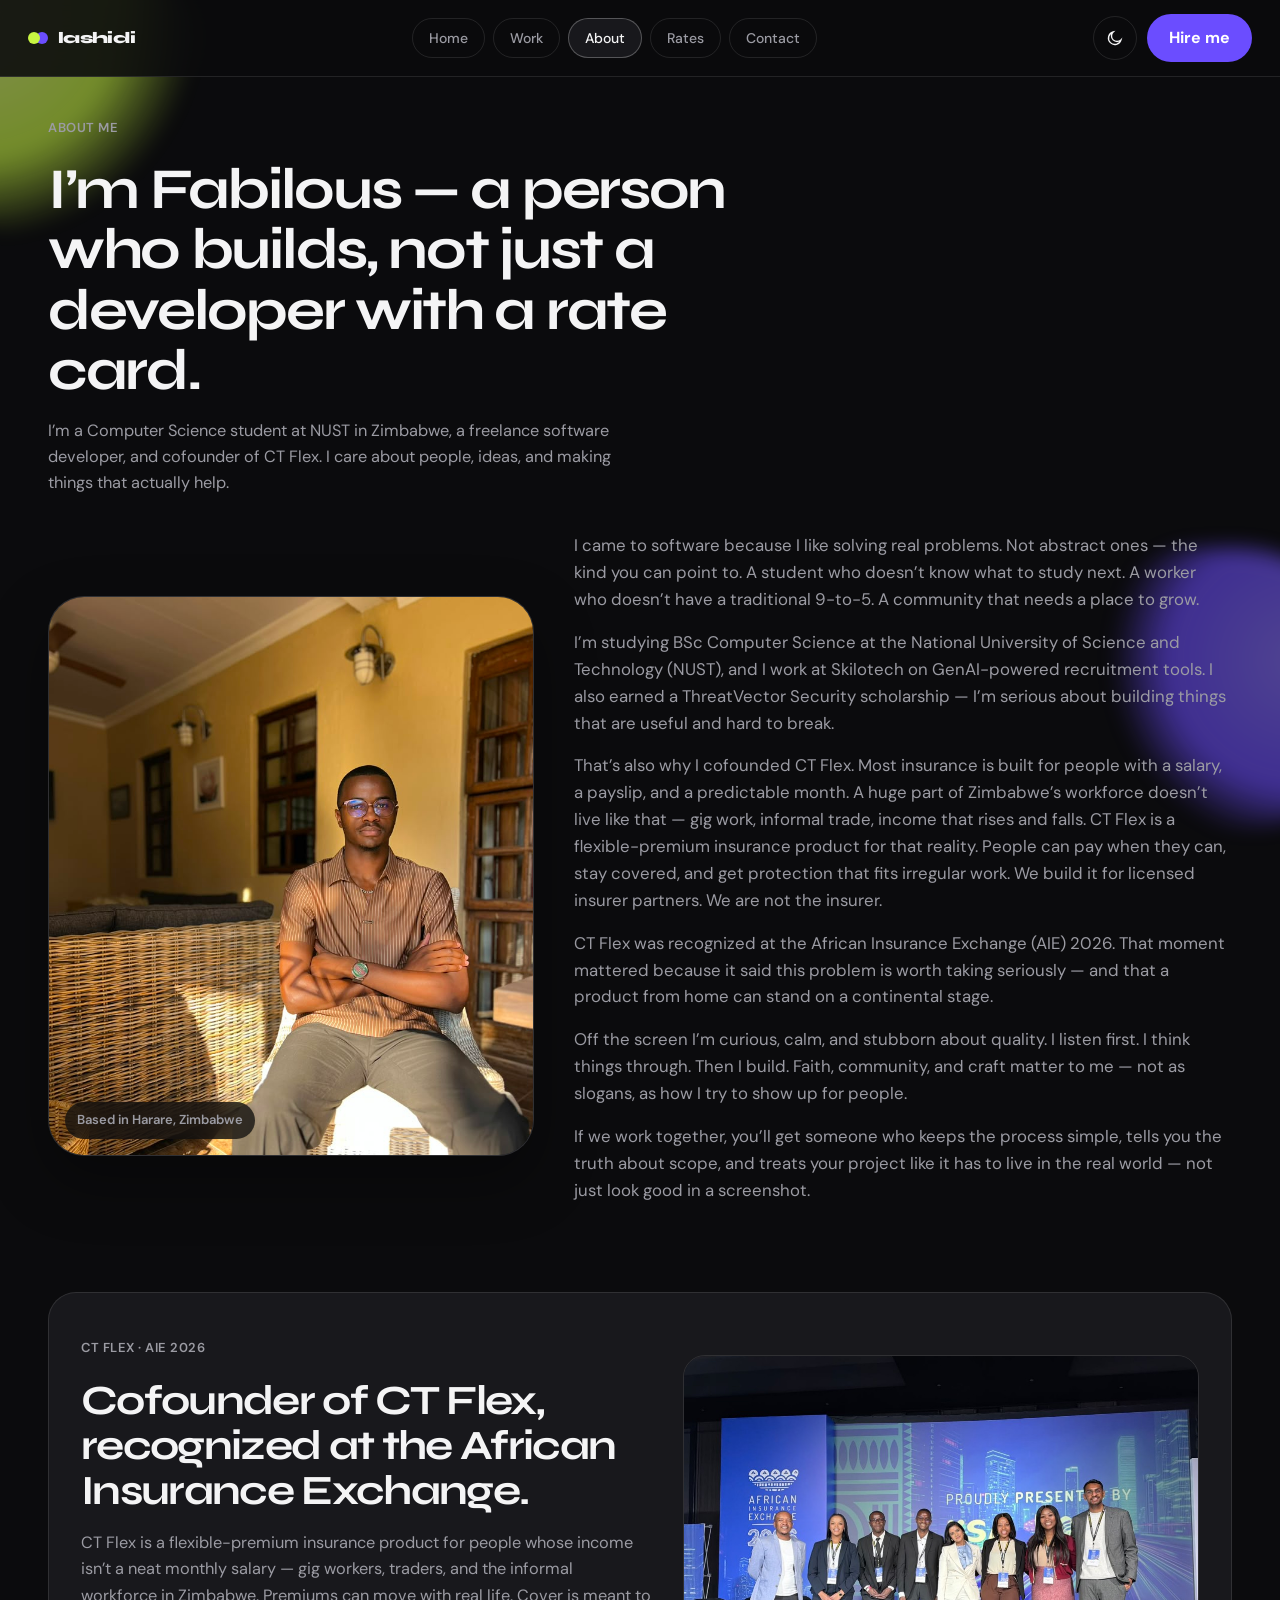
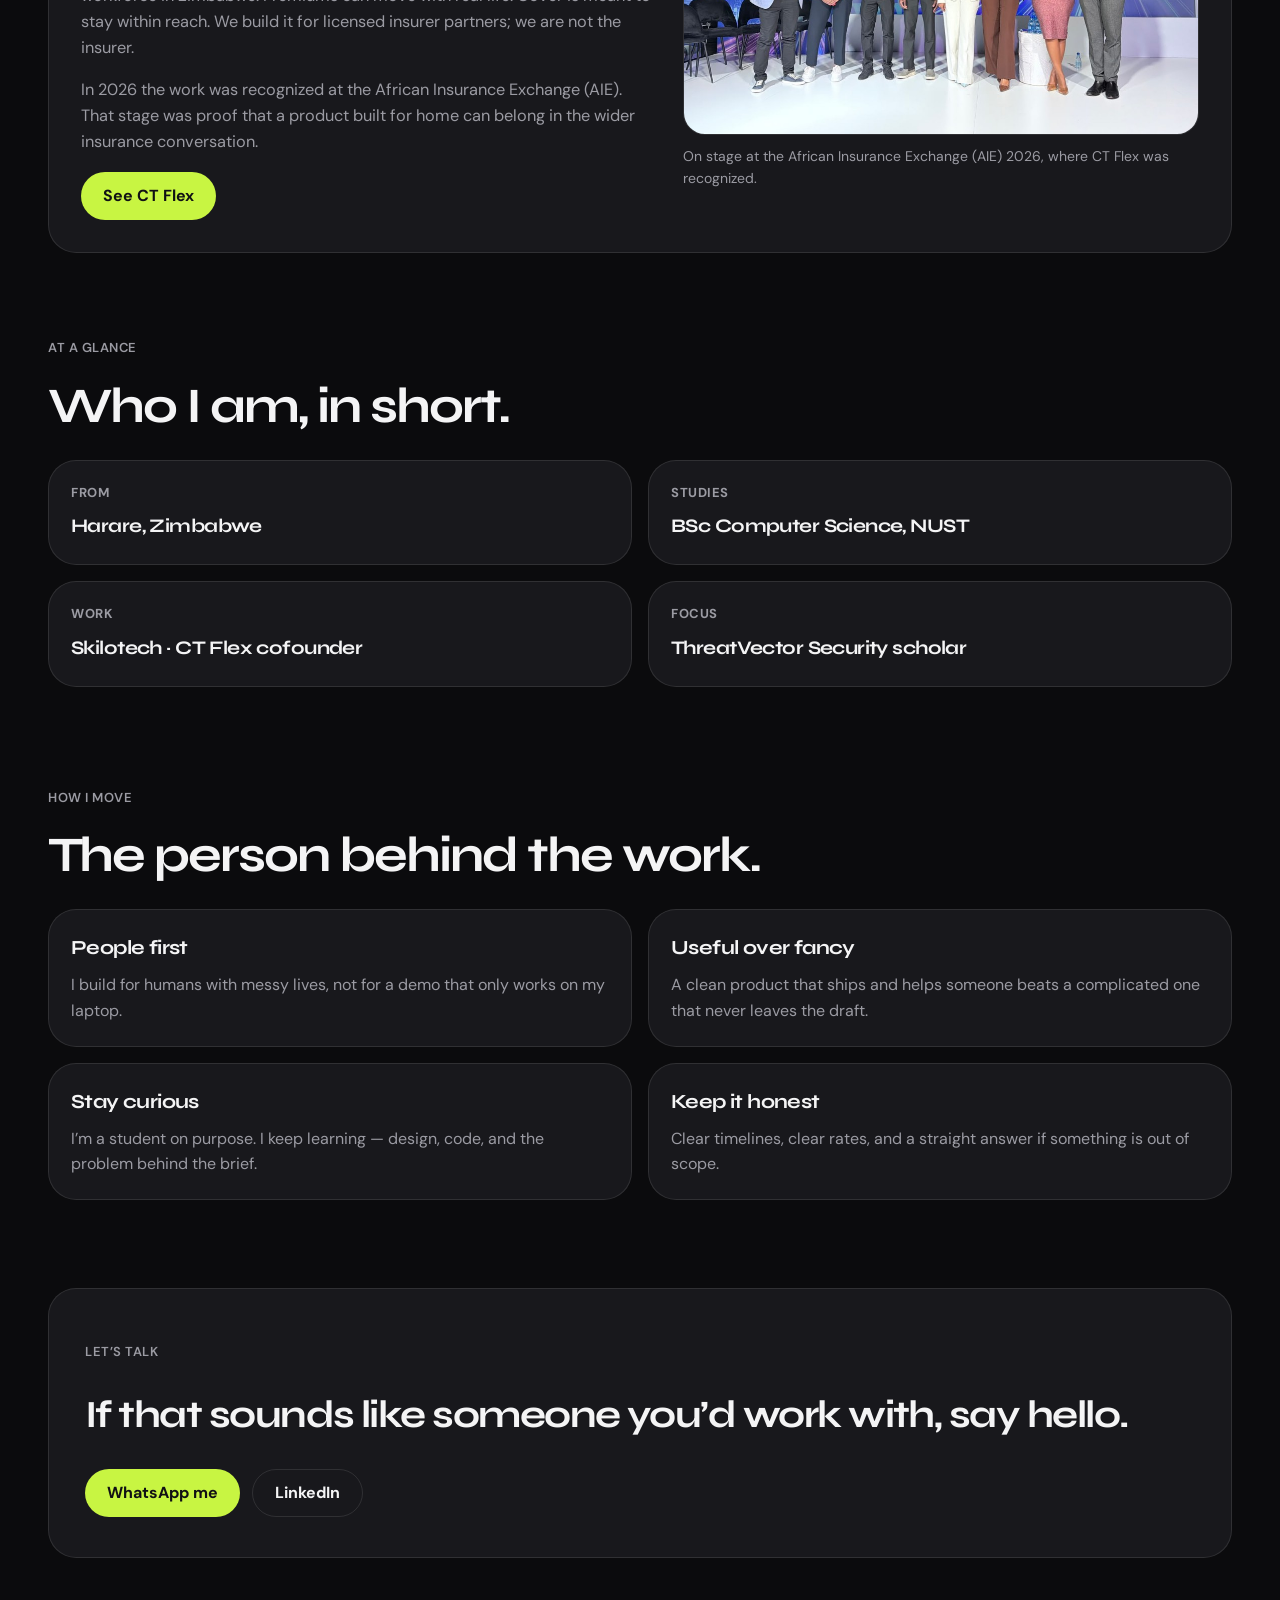
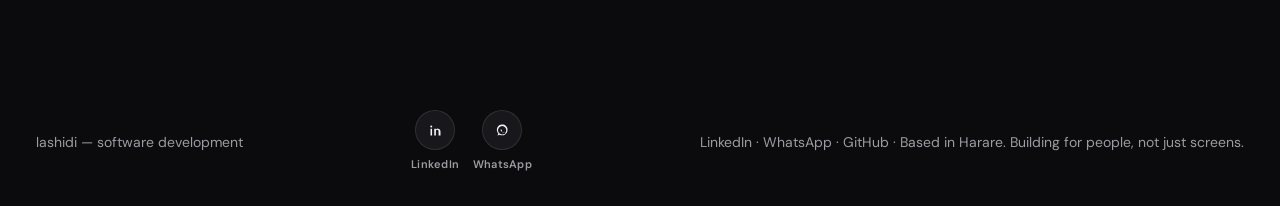
==== about.html @ b6cc0fca "Show LinkedIn and WhatsApp as tapable contact links. Co-authored-by: Cursor <cursoragent@cursor.com>" ====
<!DOCTYPE html>
<html lang="en">
  <head>
    <meta charset="UTF-8" />
    <meta name="viewport" content="width=device-width, initial-scale=1, viewport-fit=cover" />
    <meta name="theme-color" content="#0b0b0d" />
    <title>About Fabilous Lashidi</title>
    <meta
      name="description"
      content="About Fabilous Lashidi — NUST Computer Science student, Skilotech, and cofounder of CT Flex. Recognized at AIE 2026."
    />
    <meta property="og:title" content="About Fabilous Lashidi" />
    <meta property="og:description" content="Software developer from Harare. Cofounder of CT Flex, recognized at AIE 2026." />
    <meta property="og:type" content="profile" />
    <meta property="og:url" content="https://fabber04.github.io/portfolio/about.html" />
    <meta property="og:image" content="https://fabber04.github.io/portfolio/assets/og.jpg" />
    <meta name="twitter:card" content="summary_large_image" />
    <meta name="twitter:image" content="https://fabber04.github.io/portfolio/assets/og.jpg" />
    <link rel="canonical" href="https://fabber04.github.io/portfolio/about.html" />
    <link rel="icon" type="image/svg+xml" href="assets/favicon.svg" />
    <link rel="preconnect" href="https://fonts.googleapis.com" />
    <link rel="preconnect" href="https://fonts.gstatic.com" crossorigin />
    <link
      href="https://fonts.googleapis.com/css2?family=DM+Sans:ital,opsz,wght@0,9..40,400;0,9..40,500;0,9..40,600;0,9..40,700;1,9..40,400&family=Syne:wght@600;700;800&display=swap"
      rel="stylesheet"
    />
    <link rel="stylesheet" href="css/style.css" />
  </head>
  <body data-page="about">
    <div class="orb orb-lime" aria-hidden="true"></div>
    <div class="orb orb-purple" aria-hidden="true"></div>

    <div class="site-top">
      <header class="site-header">
        <a class="logo" href="index.html">
          <span class="logo-mark" aria-hidden="true"></span>
          <span class="logo-text" data-logo>lashidi</span>
        </a>

        <nav class="nav-pills" aria-label="Primary">
          <a class="pill" href="index.html">Home</a>
          <a class="pill" href="index.html#work">Work</a>
          <a class="pill is-active" href="about.html">About</a>
          <a class="pill" href="index.html#rates">Rates</a>
          <a class="pill" href="index.html#contact">Contact</a>
        </nav>

        <div class="header-actions">
          <button class="icon-btn" id="theme-toggle" type="button" aria-label="Switch theme">
            <svg class="icon-sun" viewBox="0 0 24 24" fill="none" stroke="currentColor" stroke-width="1.8">
              <circle cx="12" cy="12" r="4" />
              <path d="M12 3v2M12 19v2M5 12H3M21 12h-2M6.3 6.3l1.4 1.4M16.3 16.3l1.4 1.4M6.3 17.7l1.4-1.4M16.3 7.7l1.4-1.4" />
            </svg>
            <svg class="icon-moon" viewBox="0 0 24 24" fill="none" stroke="currentColor" stroke-width="1.8">
              <path d="M20 14.5A8.5 8.5 0 1 1 9.5 4 7 7 0 0 0 20 14.5z" />
            </svg>
          </button>
          <button class="menu-btn" id="menu-toggle" type="button" aria-label="Open menu" aria-expanded="false">
            <span></span><span></span>
          </button>
          <a class="btn btn-purple js-hire" href="index.html#contact">Hire me</a>
        </div>
      </header>

      <nav class="mobile-nav" id="mobile-nav" hidden>
        <a href="index.html">Home</a>
        <a href="index.html#work">Work</a>
        <a href="about.html">About</a>
        <a href="index.html#rates">Rates</a>
        <a href="index.html#contact">Contact</a>
        <a class="mobile-hire js-hire" href="index.html#contact">WhatsApp me</a>
      </nav>
    </div>

    <main class="about-page">
      <section class="about-hero">
        <p class="eyebrow" data-about-kicker>About me</p>
        <h1 data-about-headline>I’m Fabilous — a person who builds.</h1>
        <p class="lede" data-about-intro></p>
      </section>

      <section class="about-split">
        <div class="about-photo">
          <div class="portrait-frame">
            <img
              class="portrait-photo"
              src="assets/portrait.jpg"
              alt="Portrait of Fabilous Lashidi"
              width="800"
              height="1000"
            />
            <div class="portrait-chip">
              <span data-location>Based in Harare, Zimbabwe</span>
            </div>
          </div>
        </div>
        <div class="about-story" id="about-story"></div>
      </section>

      <section class="highlight">
        <div class="highlight-copy">
          <p class="eyebrow">CT Flex · AIE 2026</p>
          <h2>Cofounder of CT Flex, recognized at the African Insurance Exchange.</h2>
          <p class="lede">
            CT Flex is a flexible-premium insurance product for people whose income isn’t a neat monthly salary — gig workers, traders, and the informal workforce in Zimbabwe. Premiums can move with real life. Cover is meant to stay within reach. We build it for licensed insurer partners; we are not the insurer.
          </p>
          <p class="lede">
            In 2026 the work was recognized at the African Insurance Exchange (AIE). That stage was proof that a product built for home can belong in the wider insurance conversation.
          </p>
          <a class="btn btn-lime" href="https://fabber04.github.io/ct-flex/" target="_blank" rel="noopener">See CT Flex</a>
        </div>
        <figure class="highlight-photo">
          <img
            src="assets/aie-recognition.jpg"
            alt="Fabilous Lashidi with the CT Flex team at the African Insurance Exchange"
            width="1200"
            height="800"
          />
          <figcaption>On stage at the African Insurance Exchange (AIE) 2026, where CT Flex was recognized.</figcaption>
        </figure>
      </section>

      <section class="section">
        <div class="section-head">
          <p class="eyebrow">At a glance</p>
          <h2>Who I am, in short.</h2>
        </div>
        <div class="fact-grid" id="about-facts"></div>
      </section>

      <section class="section">
        <div class="section-head">
          <p class="eyebrow">How I move</p>
          <h2>The person behind the work.</h2>
        </div>
        <div class="value-grid" id="about-values"></div>
      </section>

      <section class="about-cta">
        <p class="eyebrow">Let’s talk</p>
        <h2>If that sounds like someone you’d work with, say hello.</h2>
        <div class="hero-actions">
          <a class="btn btn-lime js-hire" href="https://wa.me/263777965100" target="_blank" rel="noopener">WhatsApp me</a>
          <a
            class="btn btn-ghost"
            id="about-linkedin"
            href="https://www.linkedin.com/in/fabilous-lashidi-571ab0259"
            target="_blank"
            rel="noopener"
            >LinkedIn</a
          >
        </div>
      </section>
    </main>

    <footer class="site-footer">
      <p><span data-logo-foot>lashidi</span> — software development</p>
      <div class="social-row js-socials"></div>
      <p class="muted">
        <a
          href="https://www.linkedin.com/in/fabilous-lashidi-571ab0259"
          target="_blank"
          rel="noopener"
          >LinkedIn</a
        >
        ·
        <a class="js-hire" href="https://wa.me/263777965100" target="_blank" rel="noopener">WhatsApp</a>
        ·
        <a class="js-github" href="https://github.com/fabber04" target="_blank" rel="noopener">GitHub</a>
        · Based in Harare. Building for people, not just screens.
      </p>
    </footer>

    <script src="js/config.js"></script>
    <script src="js/main.js"></script>
  </body>
</html>
---- css/style.css ----
:root {
  --bg: #0b0b0d;
  --bg-2: #121215;
  --surface: #18181c;
  --line: rgba(255, 255, 255, 0.1);
  --text: #f4f4f5;
  --muted: #9b9ba3;
  --lime: #c8f542;
  --lime-ink: #111114;
  --purple: #6b4dff;
  --purple-2: #8a74ff;
  --shadow: 0 24px 60px rgba(0, 0, 0, 0.35);
  --radius: 28px;
  --header: 76px;
  --font: "DM Sans", system-ui, sans-serif;
  --display: "Syne", "DM Sans", sans-serif;
}

[data-theme="light"] {
  --bg: #f3f3f0;
  --bg-2: #ecece7;
  --surface: #ffffff;
  --line: rgba(17, 17, 20, 0.1);
  --text: #111114;
  --muted: #5c5c66;
  --shadow: 0 20px 50px rgba(17, 17, 20, 0.08);
}

*,
*::before,
*::after {
  box-sizing: border-box;
}

html {
  scroll-behavior: smooth;
  scroll-padding-top: calc(var(--header) + 16px);
  -webkit-text-size-adjust: 100%;
  text-size-adjust: 100%;
  overflow-x: clip;
}

body {
  margin: 0;
  min-height: 100vh;
  min-height: 100dvh;
  font-family: var(--font);
  background: var(--bg);
  color: var(--text);
  line-height: 1.6;
}

img {
  max-width: 100%;
  height: auto;
}

a {
  color: inherit;
  text-decoration: none;
}

button,
input,
select,
textarea {
  font: inherit;
  color: inherit;
}

.orb {
  position: fixed;
  z-index: 0;
  pointer-events: none;
  filter: blur(10px);
  opacity: 0.55;
}

.orb-lime {
  width: min(320px, 80vw);
  height: min(320px, 80vw);
  left: -120px;
  top: -80px;
  border-radius: 46% 54% 42% 58%;
  background: radial-gradient(circle at 30% 30%, #e8ff8a, var(--lime) 45%, transparent 70%);
}

.orb-purple {
  width: min(280px, 75vw);
  height: min(280px, 75vw);
  right: -100px;
  bottom: 8%;
  border-radius: 40% 60% 55% 45%;
  background: radial-gradient(circle at 70% 40%, var(--purple-2), var(--purple) 50%, transparent 72%);
}

.site-top {
  position: sticky;
  top: 0;
  z-index: 30;
}

.site-header,
main,
.site-footer,
.mobile-nav {
  position: relative;
  z-index: 1;
}

.site-header {
  display: flex;
  align-items: center;
  justify-content: space-between;
  gap: 12px;
  min-height: var(--header);
  padding: 10px max(16px, env(safe-area-inset-right)) 10px max(16px, env(safe-area-inset-left));
  padding-top: max(10px, env(safe-area-inset-top));
  background: color-mix(in srgb, var(--bg) 88%, transparent);
  backdrop-filter: blur(18px);
  border-bottom: 1px solid var(--line);
}

.logo {
  display: flex;
  align-items: center;
  gap: 10px;
  font-family: var(--display);
  font-weight: 800;
  letter-spacing: -0.04em;
}

.logo-mark {
  width: 12px;
  height: 12px;
  border-radius: 50%;
  background: var(--lime);
  box-shadow: 8px 0 0 var(--purple);
  margin-right: 8px;
}

.nav-pills {
  display: none;
  gap: 8px;
}

.pill {
  padding: 8px 16px;
  border: 1px solid var(--line);
  border-radius: 999px;
  font-size: 14px;
  font-weight: 500;
  color: var(--muted);
}

.pill:hover,
.pill.is-active {
  color: var(--text);
  border-color: color-mix(in srgb, var(--text) 28%, transparent);
}

.pill.is-active {
  background: var(--surface);
}

.header-actions {
  display: flex;
  align-items: center;
  gap: 10px;
}

.icon-btn,
.menu-btn {
  width: 44px;
  height: 44px;
  flex: 0 0 auto;
  border: 1px solid var(--line);
  border-radius: 50%;
  background: transparent;
  color: var(--text);
  cursor: pointer;
  display: grid;
  place-items: center;
  -webkit-tap-highlight-color: transparent;
}

.icon-btn svg {
  width: 18px;
  height: 18px;
}

[data-theme="light"] .icon-moon,
html:not([data-theme="light"]) .icon-sun {
  display: none;
}

.menu-btn span {
  display: block;
  width: 16px;
  height: 1.5px;
  background: currentColor;
}

.menu-btn span + span {
  margin-top: 5px;
}

.btn {
  display: inline-flex;
  align-items: center;
  justify-content: center;
  min-height: 48px;
  padding: 0 22px;
  border-radius: 999px;
  border: 0;
  font-weight: 700;
  cursor: pointer;
  text-align: center;
  transition: transform 0.2s ease, filter 0.2s ease;
  -webkit-tap-highlight-color: transparent;
}

.btn:hover {
  transform: translateY(-1px);
  filter: brightness(1.05);
}

.btn-lime {
  background: var(--lime);
  color: var(--lime-ink);
}

.btn-purple {
  background: var(--purple);
  color: #fff;
}

.btn-ghost {
  background: transparent;
  color: var(--text);
  border: 1px solid var(--line);
}

.btn-full {
  width: 100%;
}

.mobile-nav {
  display: grid;
  gap: 8px;
  padding: 12px max(16px, env(safe-area-inset-right)) 16px max(16px, env(safe-area-inset-left));
  background: color-mix(in srgb, var(--bg) 94%, transparent);
  backdrop-filter: blur(18px);
  border-bottom: 1px solid var(--line);
}

.mobile-nav[hidden] {
  display: none !important;
}

.mobile-nav a {
  padding: 14px 16px;
  border-radius: 14px;
  background: var(--surface);
  font-weight: 600;
}

.mobile-nav .mobile-hire {
  background: var(--purple);
  color: #fff;
  text-align: center;
}

main {
  padding: 0 max(16px, env(safe-area-inset-right)) 80px max(16px, env(safe-area-inset-left));
  max-width: 1240px;
  margin: 0 auto;
}

.hero {
  display: grid;
  gap: 28px;
  padding: 28px 0 48px;
}

.hero > * {
  min-width: 0;
}

.hero-side {
  order: 3;
  display: grid;
  gap: 16px;
  align-content: start;
}

.hero-main {
  order: 1;
  container-type: inline-size;
  container-name: name;
}

.hero-portrait {
  order: 2;
}

.status,
.portrait-chip,
.eyebrow {
  display: inline-flex;
  align-items: center;
  gap: 8px;
  font-size: 13px;
  font-weight: 600;
  letter-spacing: 0.04em;
  text-transform: uppercase;
  color: var(--muted);
}

.status-dot {
  width: 8px;
  height: 8px;
  border-radius: 50%;
  background: var(--lime);
  box-shadow: 0 0 0 6px color-mix(in srgb, var(--lime) 18%, transparent);
}

.skill-list {
  list-style: none;
  margin: 0;
  padding: 0;
  display: grid;
  gap: 12px;
}

.skill-list li {
  display: flex;
  align-items: center;
  gap: 10px;
  font-weight: 600;
}

.skill-list li::before {
  content: "";
  width: 9px;
  height: 9px;
  border-radius: 50%;
  background: var(--lime);
}

.social-row {
  display: flex;
  gap: 14px;
}

.social-link {
  display: grid;
  justify-items: center;
  gap: 6px;
  min-width: 44px;
  color: var(--muted);
  font-size: 11px;
  font-weight: 600;
  letter-spacing: 0.02em;
}

.social-link i {
  width: 40px;
  height: 40px;
  border: 1px solid var(--line);
  border-radius: 50%;
  display: grid;
  place-items: center;
  background: var(--surface);
  color: var(--text);
  transition: border-color 0.2s ease, background 0.2s ease, color 0.2s ease, transform 0.2s ease;
}

.social-link svg {
  width: 15px;
  height: 15px;
}

.social-link:hover {
  color: var(--text);
}

.social-link:hover i {
  transform: translateY(-2px);
}

.social-link.is-linkedin:hover i {
  background: var(--purple);
  border-color: var(--purple);
  color: #fff;
}

.social-link.is-whatsapp:hover i {
  background: var(--lime);
  border-color: var(--lime);
  color: var(--lime-ink);
}

.display-name {
  margin: 8px 0 16px;
  font-family: var(--display);
  font-weight: 800;
  font-size: clamp(2.4rem, 8vw, 4.6rem);
  font-size: clamp(2.2rem, 13.8cqi, 5.4rem);
  line-height: 0.92;
  letter-spacing: -0.06em;
  text-transform: uppercase;
}

.display-name span {
  display: block;
  white-space: nowrap;
}

.hero-copy,
.lede {
  max-width: 52ch;
  color: var(--muted);
  font-size: 1.02rem;
}

.hero-actions {
  display: flex;
  flex-wrap: wrap;
  gap: 12px;
  margin-top: 24px;
}

.hero-actions .btn {
  flex: 1 1 160px;
}

.portrait-frame {
  position: relative;
  width: 100%;
  aspect-ratio: 3 / 4;
  max-height: min(58vh, 520px);
  min-height: 280px;
  border-radius: 28px;
  overflow: hidden;
  background: var(--surface);
  border: 1px solid var(--line);
  box-shadow: var(--shadow);
}

.portrait-photo {
  position: absolute;
  inset: 0;
  width: 100%;
  height: 100%;
  object-fit: cover;
  object-position: center 18%;
  display: block;
}

.portrait-chip {
  position: absolute;
  left: 16px;
  bottom: 16px;
  padding: 8px 12px;
  border-radius: 999px;
  background: color-mix(in srgb, var(--bg) 75%, transparent);
  backdrop-filter: blur(12px);
  text-transform: none;
  letter-spacing: 0;
}

.band,
.contact-panel,
.project-card,
.rate-card,
.extra-card,
.steps li,
.band-card {
  background: var(--surface);
  border: 1px solid var(--line);
  border-radius: var(--radius);
}

.band {
  display: grid;
  gap: 20px;
  padding: 24px;
  margin-bottom: 56px;
}

.band h2,
.section h2,
.contact-panel h2 {
  margin: 8px 0 14px;
  font-family: var(--display);
  font-size: clamp(1.8rem, 4vw, 3.1rem);
  line-height: 1.05;
  letter-spacing: -0.04em;
}

.band-card {
  padding: 24px;
  background: var(--bg-2);
}

.band-kicker {
  margin: 0 0 18px;
  font-weight: 700;
}

.stack-list {
  display: flex;
  flex-wrap: wrap;
  gap: 10px;
  margin: 0;
  padding: 0;
  list-style: none;
}

.stack-list li {
  padding: 8px 12px;
  border-radius: 999px;
  border: 1px solid var(--line);
  background: var(--surface);
  color: var(--text);
  font-size: 13px;
  font-weight: 600;
}

.stack-list li::before {
  content: none;
}

.section {
  margin-bottom: 64px;
}

.section-head {
  margin-bottom: 28px;
}

.project-grid,
.rate-grid,
.rate-extras,
.steps,
.service-grid {
  display: grid;
  gap: 16px;
}

.rate-grid {
  align-items: stretch;
  gap: 20px;
}

.rate-extras {
  margin-top: 36px;
}

.project-card,
.rate-card,
.extra-card,
.steps li {
  padding: 24px;
}

.rate-card {
  display: flex;
  flex-direction: column;
  gap: 6px;
  padding: 28px 24px 24px;
  position: relative;
  overflow: hidden;
  transition: transform 0.2s ease, border-color 0.2s ease, box-shadow 0.2s ease;
}

.rate-card:hover {
  transform: translateY(-4px);
  border-color: color-mix(in srgb, var(--text) 22%, transparent);
}

.rate-card .btn {
  margin-top: auto;
  width: 100%;
}

.rate-card h3 {
  margin: 0 0 10px;
  font-family: var(--display);
  font-size: 1.45rem;
  letter-spacing: -0.03em;
}

.rate-price {
  display: flex;
  align-items: baseline;
  gap: 10px;
  margin: 0;
  font-family: var(--display);
  font-size: clamp(2.4rem, 7vw, 3.1rem);
  font-weight: 800;
  letter-spacing: -0.06em;
  line-height: 0.95;
}

.rate-price small {
  font-size: 0.85rem;
  color: var(--muted);
  font-family: var(--font);
  font-weight: 600;
  letter-spacing: 0.04em;
  text-transform: uppercase;
}

.rate-maintain {
  display: flex;
  align-items: center;
  justify-content: space-between;
  gap: 16px;
  margin: 14px 0 16px;
  padding: 14px 16px;
  border-radius: 18px;
  background: color-mix(in srgb, var(--text) 5%, var(--surface));
  border: 1px solid var(--line);
}

.rate-maintain-copy {
  display: grid;
  gap: 2px;
  min-width: 0;
}

.rate-maintain-label {
  color: var(--text);
  font-size: 13px;
  font-weight: 700;
  letter-spacing: 0.02em;
}

.rate-maintain-note {
  color: var(--muted);
  font-size: 12px;
  font-weight: 500;
}

.rate-maintain-price {
  display: inline-flex;
  align-items: baseline;
  gap: 2px;
  flex: 0 0 auto;
  padding: 8px 12px;
  border-radius: 999px;
  background: #111114;
  color: var(--lime);
  font-family: var(--display);
  font-size: 1.15rem;
  font-weight: 800;
  letter-spacing: -0.03em;
}

.rate-maintain-price small {
  font-family: var(--font);
  font-size: 0.72rem;
  font-weight: 700;
  letter-spacing: 0.02em;
  color: color-mix(in srgb, var(--lime) 80%, white);
}

.rate-card.popular {
  border-color: color-mix(in srgb, var(--lime) 70%, var(--line));
  box-shadow: 0 18px 40px color-mix(in srgb, var(--lime) 12%, transparent);
  background:
    linear-gradient(180deg, color-mix(in srgb, var(--lime) 8%, var(--surface)), var(--surface) 38%);
}

.rate-card.popular:hover {
  border-color: var(--lime);
}

.popular-badge {
  display: inline-flex;
  align-self: flex-start;
  margin-bottom: 12px;
  padding: 5px 10px;
  border-radius: 999px;
  background: var(--lime);
  color: var(--lime-ink);
  font-size: 12px;
  font-weight: 800;
}

.rate-card ul,
.addon-list {
  margin: 14px 0 22px;
  padding: 0;
  list-style: none;
  display: grid;
  gap: 10px;
}

.project-type,
.rate-period {
  margin: 0;
  color: var(--muted);
  font-size: 13px;
  font-weight: 600;
  text-transform: uppercase;
  letter-spacing: 0.04em;
}

.project-card h3,
.steps h3 {
  margin: 8px 0;
  font-family: var(--display);
  font-size: 1.4rem;
  letter-spacing: -0.03em;
}

a.project-card {
  display: flex;
  flex-direction: column;
  color: inherit;
  padding: 0;
  overflow: hidden;
  transition: transform 0.2s ease, border-color 0.2s ease;
}

.project-shot {
  width: 100%;
  height: 170px;
  object-fit: cover;
  object-position: top center;
  display: block;
  border-bottom: 1px solid var(--line);
}

.project-body {
  display: flex;
  flex-direction: column;
  flex: 1;
  padding: 20px 22px 22px;
}

.case-list {
  margin: 8px 0 0;
  padding: 0;
  display: grid;
  gap: 10px;
}

.case-list dt {
  margin: 0;
  font-size: 11px;
  font-weight: 800;
  letter-spacing: 0.06em;
  text-transform: uppercase;
  color: var(--purple-2);
}

.case-list dd {
  margin: 3px 0 0;
  color: var(--muted);
  font-size: 0.95rem;
}

a.project-card:hover,
a.project-card:focus-visible {
  transform: translateY(-2px);
  border-color: color-mix(in srgb, var(--lime) 55%, var(--line));
}

.project-link {
  margin-top: auto;
  padding-top: 18px;
  font-weight: 700;
  color: var(--lime);
}

.service-card {
  display: flex;
  flex-direction: column;
  padding: 24px;
  background: var(--surface);
  border: 1px solid var(--line);
  border-radius: var(--radius);
}

.service-card h3 {
  margin: 0 0 10px;
  font-family: var(--display);
  font-size: 1.2rem;
  letter-spacing: -0.03em;
}

.tags {
  display: flex;
  gap: 8px;
  flex-wrap: wrap;
  margin-top: 18px;
}

.tags span {
  padding: 6px 10px;
  border-radius: 999px;
  background: var(--bg-2);
  font-size: 12px;
  font-weight: 600;
}

.rate-card li,
.addon-list li {
  display: flex;
  justify-content: space-between;
  gap: 12px;
  color: var(--muted);
}

.rate-card li::before {
  content: "";
  width: 7px;
  height: 7px;
  margin-top: 8px;
  border-radius: 50%;
  background: var(--purple);
  flex: 0 0 auto;
}

.rate-card li {
  justify-content: flex-start;
}

.extra-price {
  margin: 6px 0;
  font-family: var(--display);
  font-size: 2rem;
  font-weight: 800;
}

.addon-list {
  margin: 12px 0 0;
}

.steps {
  list-style: none;
  margin: 0;
  padding: 0;
}

.steps span {
  font-family: var(--display);
  color: var(--lime);
  font-weight: 800;
}

.contact-panel {
  display: grid;
  gap: 24px;
  padding: 24px;
}

.contact-email {
  color: var(--muted);
  overflow-wrap: anywhere;
}

.contact-links {
  list-style: none;
  margin: 18px 0 0;
  padding: 0;
  display: grid;
  gap: 10px;
}

.contact-links li {
  display: grid;
  gap: 2px;
  font-size: 13px;
  font-weight: 600;
  color: var(--muted);
}

.contact-links a {
  color: var(--text);
  font-size: 16px;
  font-weight: 600;
  text-decoration: underline;
  text-underline-offset: 3px;
  overflow-wrap: anywhere;
}

.contact-email a {
  color: var(--text);
  text-decoration: underline;
  text-underline-offset: 3px;
}

.btn:focus-visible,
.pill:focus-visible,
.icon-btn:focus-visible,
.menu-btn:focus-visible,
.social-link:focus-visible {
  outline: 2px solid var(--lime);
  outline-offset: 3px;
}

.contact-form {
  position: relative;
  display: grid;
  gap: 14px;
}

.contact-form label {
  display: grid;
  gap: 6px;
  font-size: 13px;
  font-weight: 600;
  color: var(--muted);
}

.contact-form input,
.contact-form select,
.contact-form textarea {
  width: 100%;
  max-width: 100%;
  padding: 12px 14px;
  border-radius: 14px;
  border: 1px solid var(--line);
  background: var(--bg);
  outline: none;
  font-size: 16px;
}

.contact-form input:focus,
.contact-form select:focus,
.contact-form textarea:focus {
  border-color: var(--purple);
}

.hp-field {
  position: absolute;
  left: -9999px;
  width: 1px;
  height: 1px;
  overflow: hidden;
}

.form-status {
  margin: 0;
  font-size: 14px;
  font-weight: 600;
}

.form-status.is-ok {
  color: var(--lime);
}

[data-theme="light"] .form-status.is-ok {
  color: #3a6b00;
}

.form-status.is-err {
  color: #ff7b8a;
}

.form-status.is-wait {
  color: var(--muted);
}

.contact-form .btn:disabled {
  opacity: 0.7;
  cursor: wait;
}

.site-footer {
  display: flex;
  flex-wrap: wrap;
  align-items: center;
  justify-content: space-between;
  gap: 12px;
  max-width: 1240px;
  margin: 0 auto;
  padding: 24px max(16px, env(safe-area-inset-right)) max(32px, env(safe-area-inset-bottom)) max(16px, env(safe-area-inset-left));
  color: var(--muted);
  font-size: 14px;
}

.muted {
  color: var(--muted);
}

#work,
#rates,
#contact,
#intro,
#services {
  scroll-margin-top: calc(var(--header) + 16px);
}

.about-page {
  padding-top: 28px;
}

.about-hero h1 {
  max-width: 18ch;
  margin: 8px 0 16px;
  font-family: var(--display);
  font-size: clamp(2rem, 6vw, 3.6rem);
  line-height: 1.05;
  letter-spacing: -0.04em;
}

.about-split {
  display: grid;
  gap: 28px;
  margin: 36px 0 72px;
  align-items: start;
}

.about-story p {
  margin: 0 0 16px;
  color: var(--muted);
  font-size: 1.05rem;
  max-width: 62ch;
}

.about-photo .portrait-frame {
  min-height: 0;
  max-height: min(70vh, 560px);
}

.fact-grid,
.value-grid {
  display: grid;
  gap: 16px;
}

.fact-card,
.value-card {
  padding: 22px;
  background: var(--surface);
  border: 1px solid var(--line);
  border-radius: var(--radius);
}

.fact-card span,
.value-card h3 {
  display: block;
  margin-bottom: 8px;
  color: var(--muted);
  font-size: 13px;
  font-weight: 700;
  letter-spacing: 0.04em;
  text-transform: uppercase;
}

.fact-card strong,
.value-card h3 {
  font-family: var(--display);
  color: var(--text);
  font-size: 1.2rem;
  letter-spacing: -0.03em;
  text-transform: none;
}

.value-card h3 {
  margin: 0 0 8px;
  font-size: 1.25rem;
}

.value-card p {
  margin: 0;
  color: var(--muted);
}

.about-cta {
  padding: 32px 24px;
  margin-bottom: 48px;
  background: var(--surface);
  border: 1px solid var(--line);
  border-radius: var(--radius);
}

.about-cta h2 {
  margin: 8px 0 20px;
  font-family: var(--display);
  font-size: clamp(1.6rem, 4vw, 2.4rem);
  letter-spacing: -0.04em;
}

.highlight {
  display: grid;
  gap: 24px;
  margin: 0 0 72px;
  padding: 24px;
  background: var(--surface);
  border: 1px solid var(--line);
  border-radius: var(--radius);
}

.highlight h2 {
  margin: 8px 0 14px;
  font-family: var(--display);
  font-size: clamp(1.6rem, 4vw, 2.6rem);
  line-height: 1.08;
  letter-spacing: -0.04em;
}

.highlight-photo {
  margin: 0;
}

.highlight-photo img {
  width: 100%;
  height: auto;
  max-height: 420px;
  object-fit: cover;
  object-position: center 30%;
  border-radius: 22px;
  border: 1px solid var(--line);
  display: block;
}

.highlight-photo figcaption {
  margin-top: 10px;
  color: var(--muted);
  font-size: 14px;
}

@media (min-width: 640px) {
  .project-grid,
  .rate-grid,
  .rate-extras,
  .steps,
  .service-grid {
    grid-template-columns: repeat(2, 1fr);
  }

  .band,
  .contact-panel {
    padding: 32px;
  }

  .hero-actions .btn {
    flex: 0 1 auto;
  }
}

@media (min-width: 900px) {
  :root {
    --header: 76px;
  }

  .nav-pills {
    display: flex;
    flex-wrap: wrap;
    justify-content: center;
  }

  .menu-btn,
  .mobile-nav {
    display: none !important;
  }

  .header-actions .btn {
    display: inline-flex;
  }

  .site-header {
    padding: 14px 28px;
  }

  main {
    padding: 0 28px 80px;
  }

  .hero {
    grid-template-columns: minmax(140px, 160px) minmax(280px, 1fr) minmax(240px, 300px);
    align-items: center;
    min-height: calc(100dvh - var(--header));
    gap: 28px;
    padding: 24px 0 48px;
  }

  .hero-side,
  .hero-main,
  .hero-portrait {
    order: initial;
  }

  .portrait-frame {
    height: min(68vh, 620px);
    max-height: none;
    min-height: 420px;
    aspect-ratio: auto;
    border-radius: 36px;
  }

  .band,
  .contact-panel,
  .rate-extras {
    grid-template-columns: 1.1fr 0.9fr;
  }

  .project-grid,
  .rate-grid,
  .service-grid {
    grid-template-columns: repeat(3, 1fr);
  }

  .steps {
    grid-template-columns: repeat(4, 1fr);
  }

  .section {
    margin-bottom: 88px;
  }

  .band {
    margin-bottom: 72px;
  }

  .about-split {
    grid-template-columns: minmax(240px, 0.85fr) 1.15fr;
    gap: 40px;
    align-items: center;
  }

  .fact-grid,
  .value-grid {
    grid-template-columns: repeat(2, 1fr);
  }

  .about-cta {
    padding: 40px 36px;
  }

  .highlight {
    grid-template-columns: 1.05fr 0.95fr;
    gap: 32px;
    padding: 32px;
    align-items: center;
  }

  .highlight-photo img {
    max-height: 380px;
  }
}

@media (max-width: 899px) {
  :root {
    --header: 64px;
  }

  .header-actions .btn {
    display: none;
  }

  .nav-pills {
    display: none;
  }

  body.menu-open {
    overflow: hidden;
  }

  .skill-list {
    display: flex;
    flex-wrap: wrap;
    gap: 10px 16px;
  }

  .contact-panel {
    padding: 20px 16px;
  }

  .rate-card,
  .project-card,
  .service-card {
    min-width: 0;
  }
}

@media (prefers-reduced-motion: reduce) {
  html {
    scroll-behavior: auto;
  }

  .btn:hover,
  .rate-card:hover {
    transform: none;
  }
}
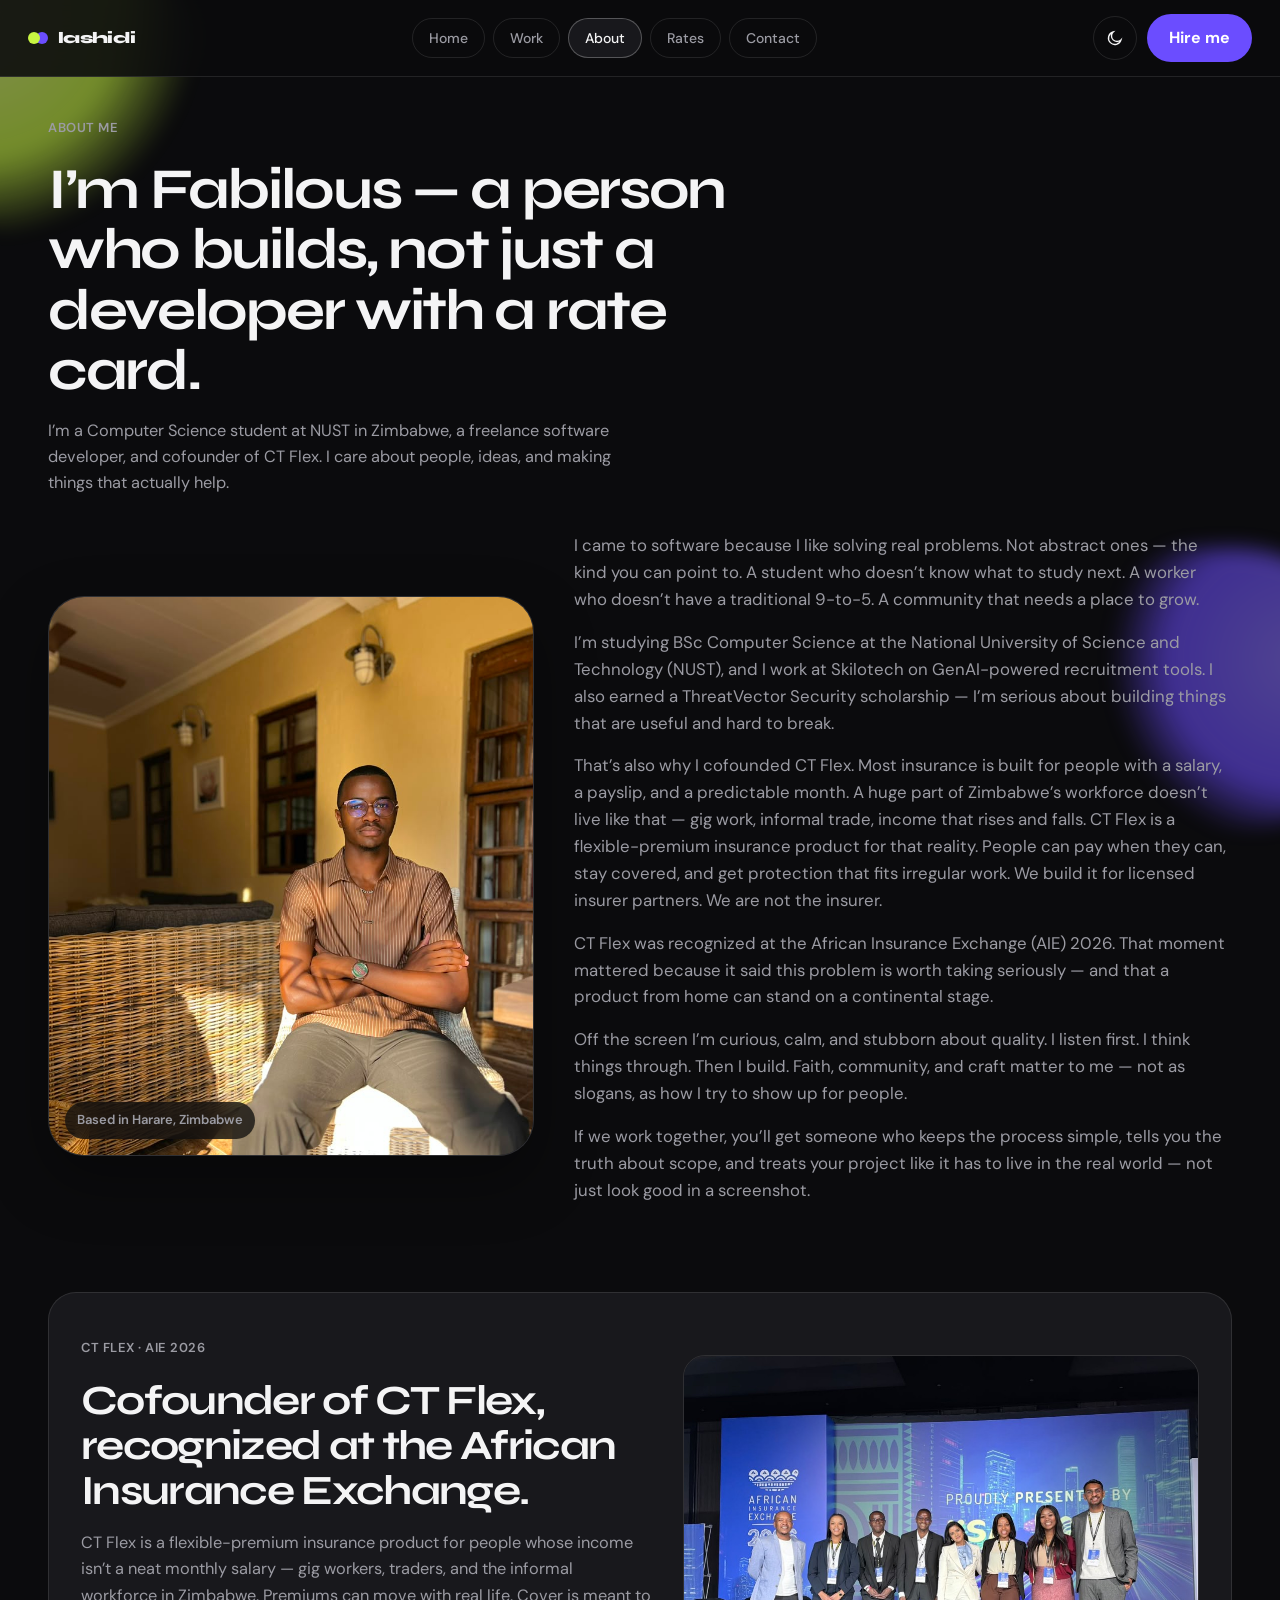
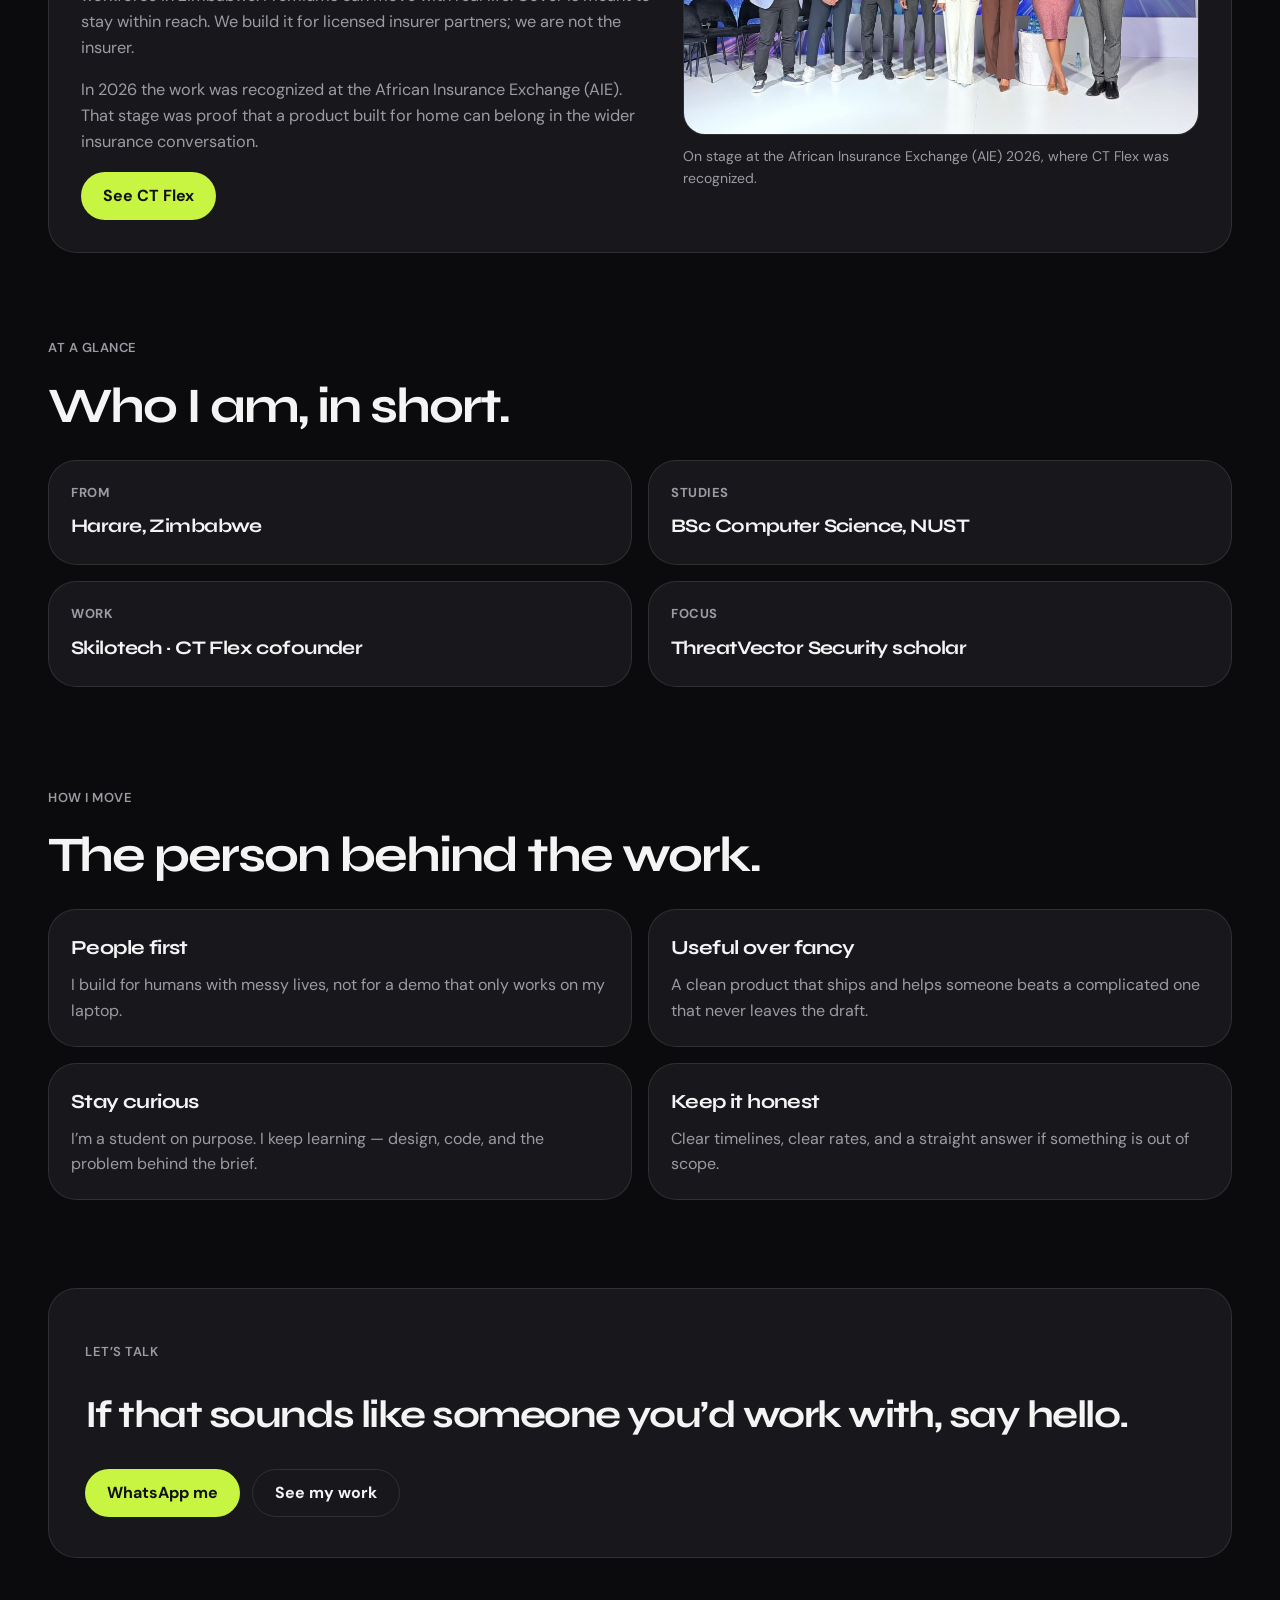
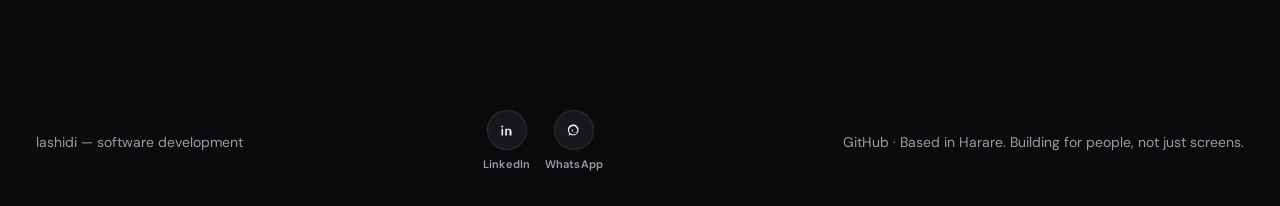
==== commit 014e5551: "Revert extra LinkedIn and WhatsApp profile links on the site. Co-authored-by: Cursor <cursoragent@cu" ====
--- a/about.html
+++ b/about.html
@@ -140,15 +140,8 @@
         <p class="eyebrow">Let’s talk</p>
         <h2>If that sounds like someone you’d work with, say hello.</h2>
         <div class="hero-actions">
-          <a class="btn btn-lime js-hire" href="https://wa.me/263777965100" target="_blank" rel="noopener">WhatsApp me</a>
-          <a
-            class="btn btn-ghost"
-            id="about-linkedin"
-            href="https://www.linkedin.com/in/fabilous-lashidi-571ab0259"
-            target="_blank"
-            rel="noopener"
-            >LinkedIn</a
-          >
+          <a class="btn btn-lime js-hire" href="index.html#contact">WhatsApp me</a>
+          <a class="btn btn-ghost" href="index.html#work">See my work</a>
         </div>
       </section>
     </main>
@@ -157,15 +150,6 @@
       <p><span data-logo-foot>lashidi</span> — software development</p>
       <div class="social-row js-socials"></div>
       <p class="muted">
-        <a
-          href="https://www.linkedin.com/in/fabilous-lashidi-571ab0259"
-          target="_blank"
-          rel="noopener"
-          >LinkedIn</a
-        >
-        ·
-        <a class="js-hire" href="https://wa.me/263777965100" target="_blank" rel="noopener">WhatsApp</a>
-        ·
         <a class="js-github" href="https://github.com/fabber04" target="_blank" rel="noopener">GitHub</a>
         · Based in Harare. Building for people, not just screens.
       </p>
--- a/css/style.css
+++ b/css/style.css
@@ -7,6 +7,7 @@
   --muted: #9b9ba3;
   --lime: #c8f542;
   --lime-ink: #111114;
+  --lime-text: #c8f542;
   --purple: #6b4dff;
   --purple-2: #8a74ff;
   --shadow: 0 24px 60px rgba(0, 0, 0, 0.35);
@@ -14,16 +15,23 @@
   --header: 76px;
   --font: "DM Sans", system-ui, sans-serif;
   --display: "Syne", "DM Sans", sans-serif;
+  color-scheme: dark;
 }
 
 [data-theme="light"] {
-  --bg: #f3f3f0;
-  --bg-2: #ecece7;
+  --bg: #eef0f8;
+  --bg-2: #e4e7f3;
   --surface: #ffffff;
-  --line: rgba(17, 17, 20, 0.1);
-  --text: #111114;
-  --muted: #5c5c66;
-  --shadow: 0 20px 50px rgba(17, 17, 20, 0.08);
+  --line: rgba(28, 24, 56, 0.1);
+  --text: #14141c;
+  --muted: #5c5d72;
+  --lime: #c8f542;
+  --lime-ink: #14141c;
+  --lime-text: #4f3bd4;
+  --purple: #5b45e8;
+  --purple-2: #4a38c9;
+  --shadow: 0 18px 44px rgba(28, 24, 56, 0.08);
+  color-scheme: light;
 }
 
 *,
@@ -74,6 +82,15 @@
   pointer-events: none;
   filter: blur(10px);
   opacity: 0.55;
+}
+
+[data-theme="light"] .orb {
+  opacity: 0.18;
+  filter: blur(22px);
+}
+
+[data-theme="light"] .orb-lime {
+  opacity: 0.14;
 }
 
 .orb-lime {
@@ -652,7 +669,7 @@
   padding: 8px 12px;
   border-radius: 999px;
   background: #111114;
-  color: var(--lime);
+  color: #c8f542;
   font-family: var(--display);
   font-size: 1.15rem;
   font-weight: 800;
@@ -664,7 +681,16 @@
   font-size: 0.72rem;
   font-weight: 700;
   letter-spacing: 0.02em;
-  color: color-mix(in srgb, var(--lime) 80%, white);
+  color: color-mix(in srgb, #c8f542 80%, white);
+}
+
+[data-theme="light"] .rate-maintain-price {
+  background: #14141c;
+  color: #c8f542;
+}
+
+[data-theme="light"] .rate-maintain-price small {
+  color: color-mix(in srgb, #c8f542 78%, white);
 }
 
 .rate-card.popular {
@@ -676,6 +702,25 @@
 
 .rate-card.popular:hover {
   border-color: var(--lime);
+}
+
+[data-theme="light"] .rate-card.popular {
+  background:
+    linear-gradient(180deg, color-mix(in srgb, var(--purple) 9%, var(--surface)), var(--surface) 46%);
+  box-shadow: 0 16px 36px rgba(28, 24, 56, 0.07);
+  border-color: color-mix(in srgb, var(--purple) 28%, var(--line));
+}
+
+[data-theme="light"] .rate-card.popular:hover {
+  border-color: var(--purple);
+}
+
+[data-theme="light"] .btn:hover {
+  filter: brightness(0.97);
+}
+
+[data-theme="light"] .site-header {
+  background: color-mix(in srgb, #ffffff 72%, var(--bg));
 }
 
 .popular-badge {
@@ -774,7 +819,7 @@
   margin-top: auto;
   padding-top: 18px;
   font-weight: 700;
-  color: var(--lime);
+  color: var(--lime-text);
 }
 
 .service-card {
@@ -849,7 +894,7 @@
 
 .steps span {
   font-family: var(--display);
-  color: var(--lime);
+  color: var(--lime-text);
   font-weight: 800;
 }
 
@@ -861,31 +906,6 @@
 
 .contact-email {
   color: var(--muted);
-  overflow-wrap: anywhere;
-}
-
-.contact-links {
-  list-style: none;
-  margin: 18px 0 0;
-  padding: 0;
-  display: grid;
-  gap: 10px;
-}
-
-.contact-links li {
-  display: grid;
-  gap: 2px;
-  font-size: 13px;
-  font-weight: 600;
-  color: var(--muted);
-}
-
-.contact-links a {
-  color: var(--text);
-  font-size: 16px;
-  font-weight: 600;
-  text-decoration: underline;
-  text-underline-offset: 3px;
   overflow-wrap: anywhere;
 }
 
@@ -952,11 +972,7 @@
 }
 
 .form-status.is-ok {
-  color: var(--lime);
-}
-
-[data-theme="light"] .form-status.is-ok {
-  color: #3a6b00;
+  color: var(--lime-text);
 }
 
 .form-status.is-err {
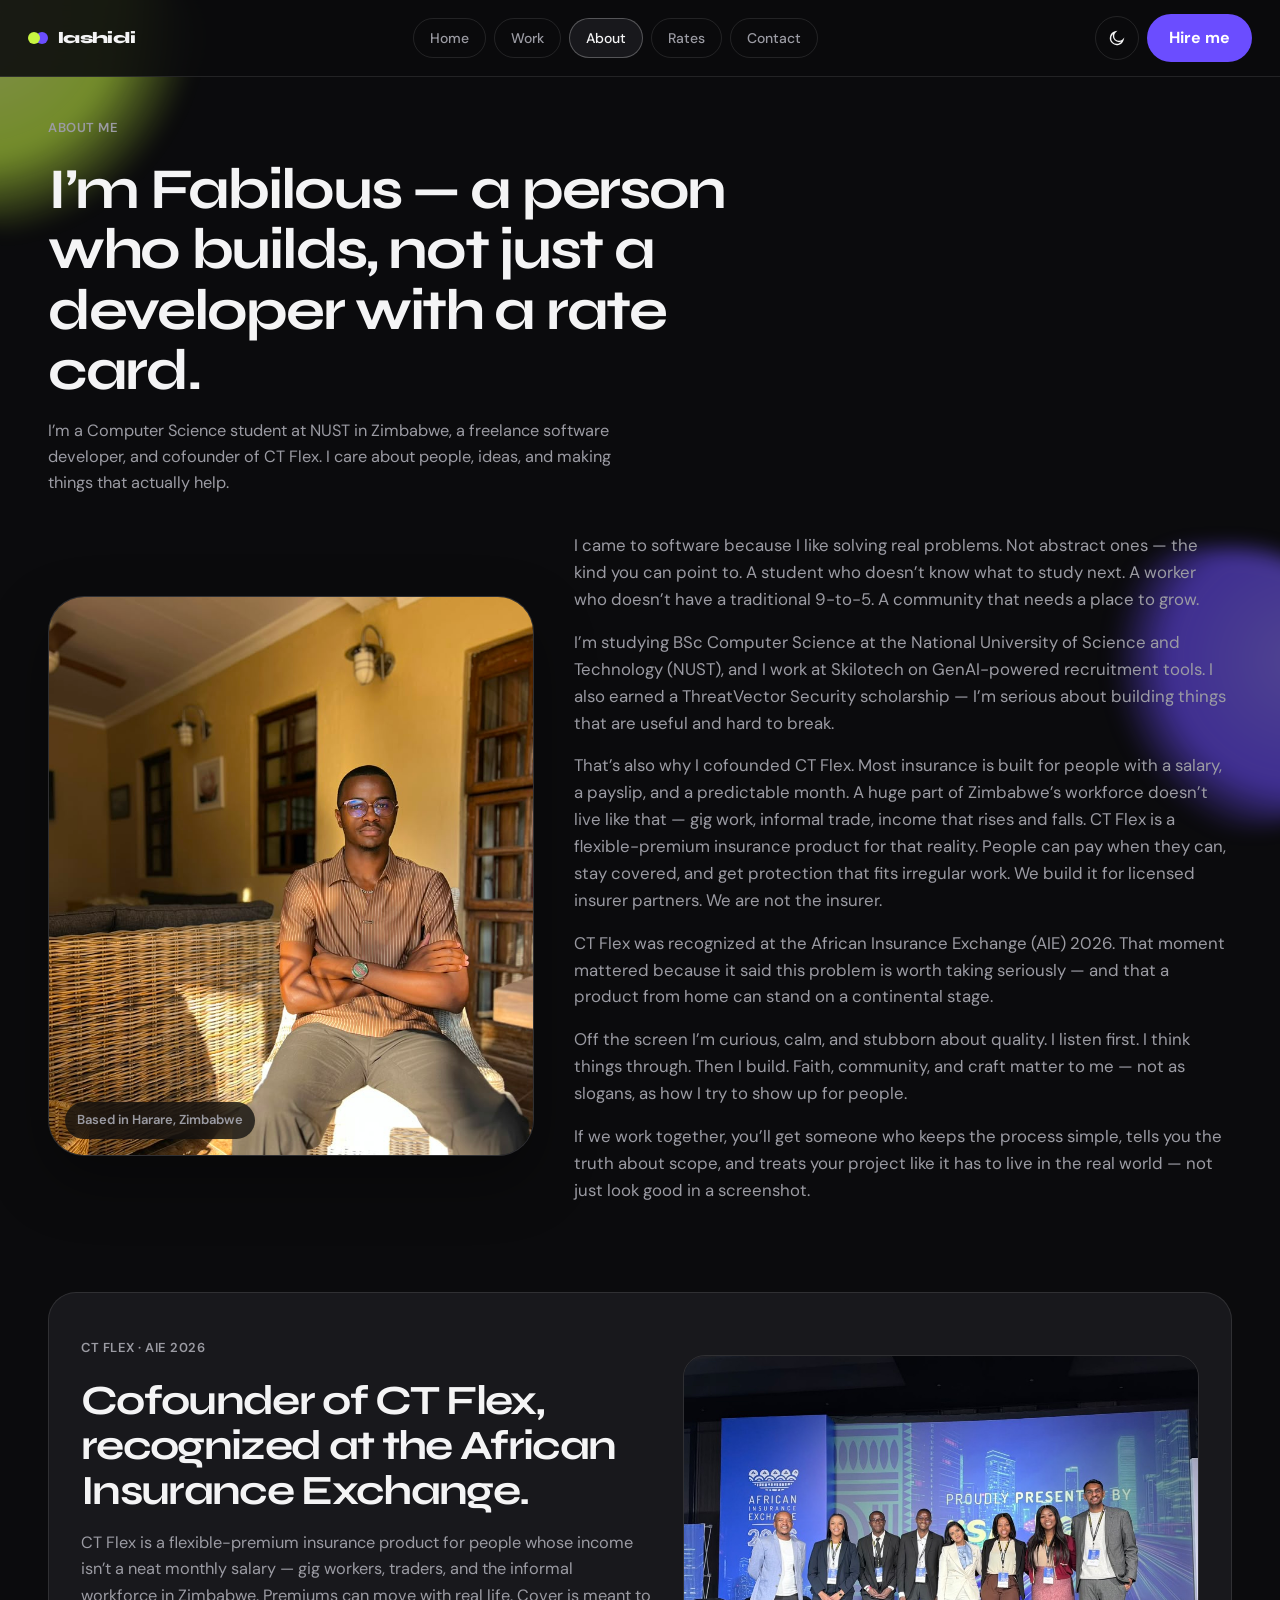
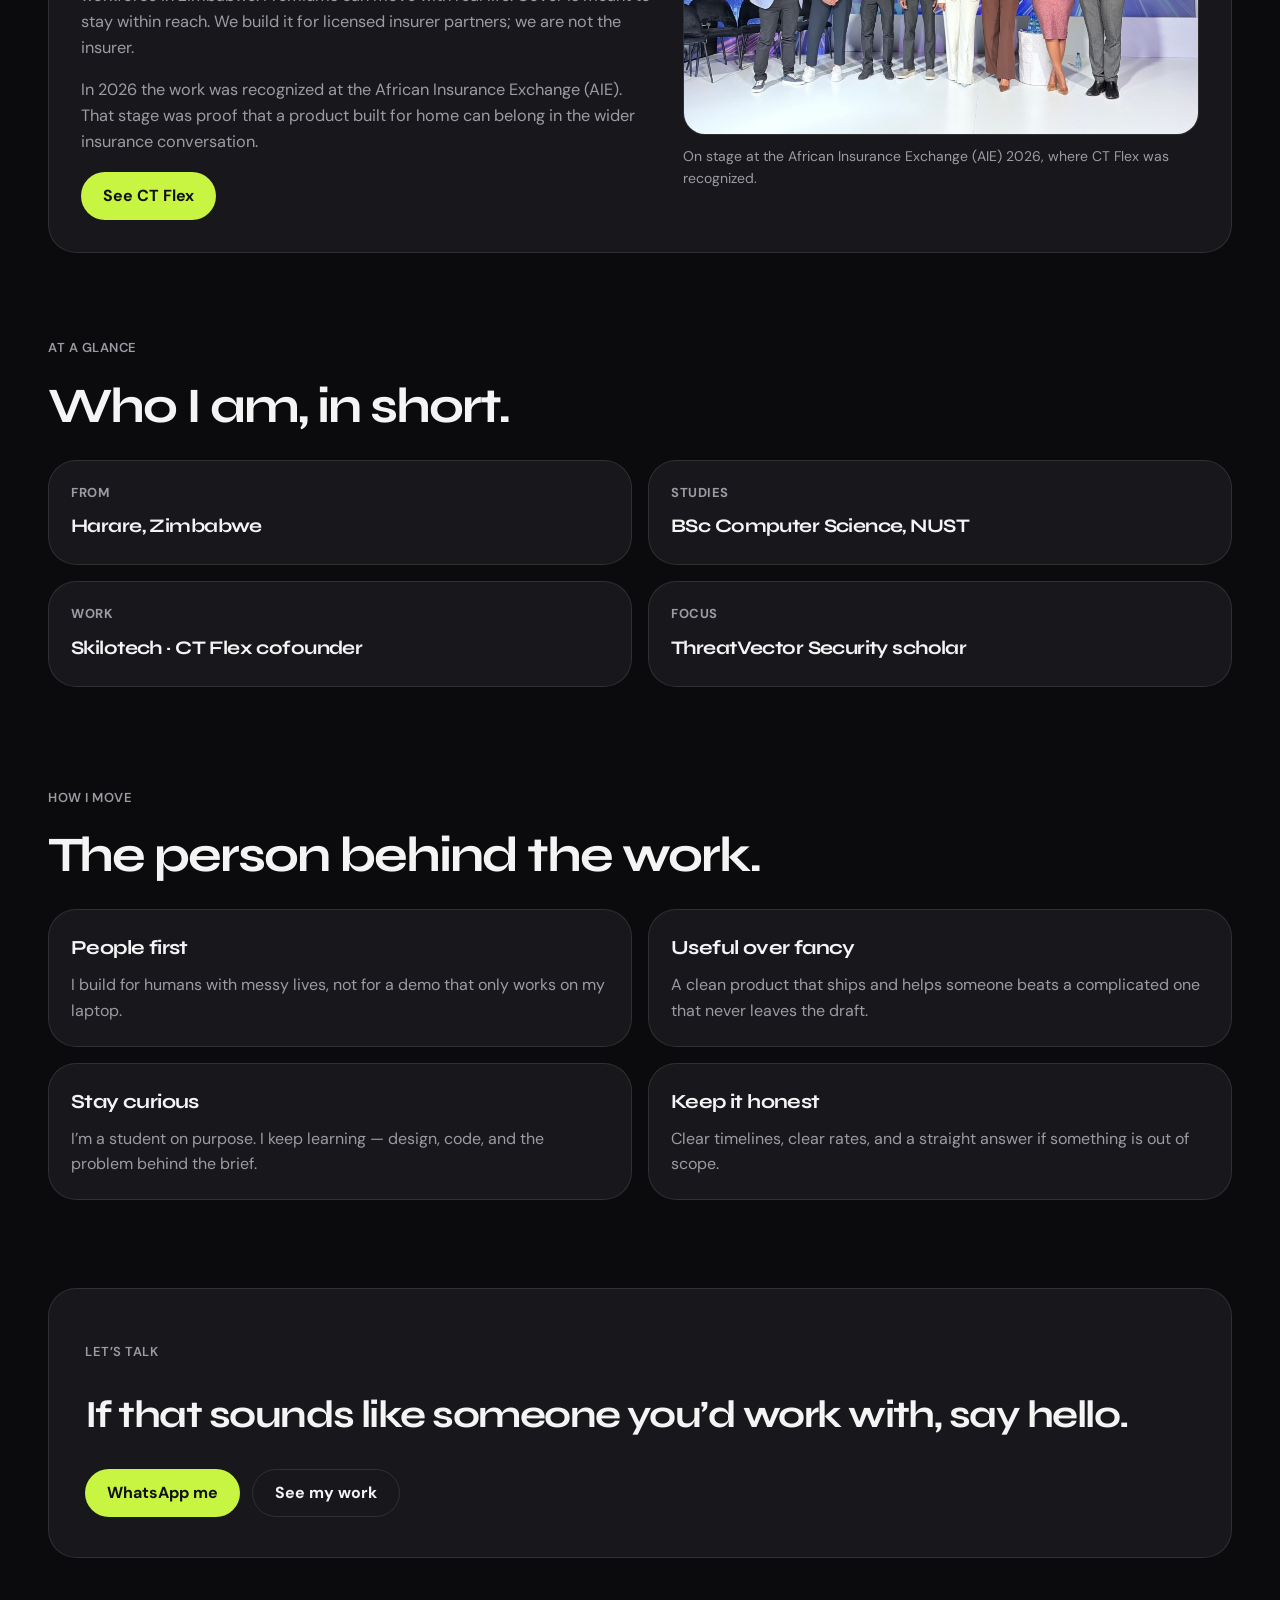
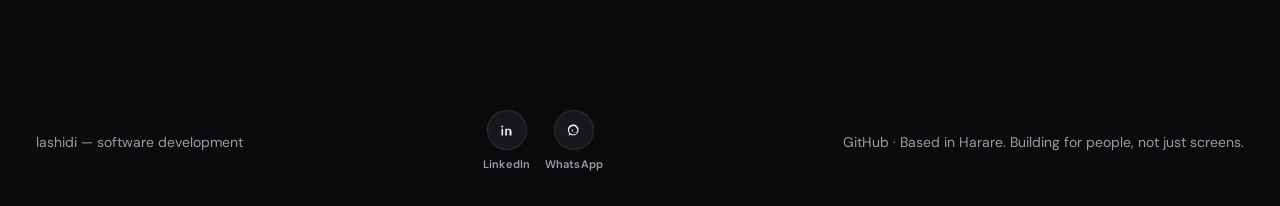
==== commit 713aaa55: "Force a fresh stylesheet so Menu renders as a labeled button on phones. Co-authored-by: Cursor <curs" ====
--- a/about.html
+++ b/about.html
@@ -2,7 +2,10 @@
 <html lang="en">
   <head>
     <meta charset="UTF-8" />
-    <meta name="viewport" content="width=device-width, initial-scale=1, viewport-fit=cover" />
+    <meta
+      name="viewport"
+      content="width=device-width, initial-scale=1, maximum-scale=1, minimum-scale=1, user-scalable=no, viewport-fit=cover"
+    />
     <meta name="theme-color" content="#0b0b0d" />
     <title>About Fabilous Lashidi</title>
     <meta
@@ -24,7 +27,7 @@
       href="https://fonts.googleapis.com/css2?family=DM+Sans:ital,opsz,wght@0,9..40,400;0,9..40,500;0,9..40,600;0,9..40,700;1,9..40,400&family=Syne:wght@600;700;800&display=swap"
       rel="stylesheet"
     />
-    <link rel="stylesheet" href="css/style.css" />
+    <link rel="stylesheet" href="css/style.css?v=21" />
   </head>
   <body data-page="about">
     <div class="orb orb-lime" aria-hidden="true"></div>
@@ -56,7 +59,8 @@
             </svg>
           </button>
           <button class="menu-btn" id="menu-toggle" type="button" aria-label="Open menu" aria-expanded="false">
-            <span></span><span></span>
+            <span class="menu-btn-bars" aria-hidden="true"><span></span><span></span></span>
+            <span class="menu-btn-label">Menu</span>
           </button>
           <a class="btn btn-purple js-hire" href="index.html#contact">Hire me</a>
         </div>
@@ -155,7 +159,7 @@
       </p>
     </footer>
 
-    <script src="js/config.js"></script>
-    <script src="js/main.js"></script>
+    <script src="js/config.js?v=21"></script>
+    <script src="js/main.js?v=21"></script>
   </body>
 </html>
--- a/css/style.css
+++ b/css/style.css
@@ -45,17 +45,27 @@
   scroll-padding-top: calc(var(--header) + 16px);
   -webkit-text-size-adjust: 100%;
   text-size-adjust: 100%;
-  overflow-x: clip;
+  overflow-x: hidden;
+  overscroll-behavior-x: none;
+  touch-action: pan-y;
+  width: 100%;
+  max-width: 100%;
 }
 
 body {
   margin: 0;
   min-height: 100vh;
   min-height: 100dvh;
+  width: 100%;
+  max-width: 100%;
+  overflow-x: hidden;
+  overscroll-behavior-x: none;
+  position: relative;
   font-family: var(--font);
   background: var(--bg);
   color: var(--text);
   line-height: 1.6;
+  touch-action: pan-y;
 }
 
 img {
@@ -123,6 +133,8 @@
 .mobile-nav {
   position: relative;
   z-index: 1;
+  max-width: 100%;
+  min-width: 0;
 }
 
 .site-header {
@@ -131,7 +143,7 @@
   justify-content: space-between;
   gap: 12px;
   min-height: var(--header);
-  padding: 10px max(16px, env(safe-area-inset-right)) 10px max(16px, env(safe-area-inset-left));
+  padding: 10px max(20px, env(safe-area-inset-right)) 10px max(16px, env(safe-area-inset-left));
   padding-top: max(10px, env(safe-area-inset-top));
   background: color-mix(in srgb, var(--bg) 88%, transparent);
   backdrop-filter: blur(18px);
@@ -183,11 +195,15 @@
 .header-actions {
   display: flex;
   align-items: center;
-  gap: 10px;
-}
-
-.icon-btn,
-.menu-btn {
+  gap: 8px;
+  flex-shrink: 0;
+}
+
+.menu-btn-label {
+  white-space: nowrap;
+}
+
+.icon-btn {
   width: 44px;
   height: 44px;
   flex: 0 0 auto;
@@ -201,6 +217,33 @@
   -webkit-tap-highlight-color: transparent;
 }
 
+.menu-btn {
+  display: inline-flex;
+  align-items: center;
+  justify-content: center;
+  gap: 8px;
+  width: auto;
+  height: 44px;
+  padding: 0 16px 0 14px;
+  flex: 0 0 auto;
+  white-space: nowrap;
+  border: 0;
+  border-radius: 999px;
+  background: var(--lime);
+  color: var(--lime-ink);
+  cursor: pointer;
+  font-weight: 800;
+  font-size: 15px;
+  letter-spacing: 0.02em;
+  -webkit-tap-highlight-color: transparent;
+}
+
+.menu-btn[aria-expanded="true"] {
+  background: var(--surface);
+  color: var(--text);
+  border: 1px solid var(--line);
+}
+
 .icon-btn svg {
   width: 18px;
   height: 18px;
@@ -211,15 +254,16 @@
   display: none;
 }
 
-.menu-btn span {
+.menu-btn-bars {
+  display: grid;
+  gap: 5px;
+}
+
+.menu-btn-bars span {
   display: block;
-  width: 16px;
-  height: 1.5px;
+  width: 14px;
+  height: 2px;
   background: currentColor;
-}
-
-.menu-btn span + span {
-  margin-top: 5px;
 }
 
 .btn {
@@ -422,10 +466,9 @@
   margin: 8px 0 16px;
   font-family: var(--display);
   font-weight: 800;
-  font-size: clamp(2.4rem, 8vw, 4.6rem);
-  font-size: clamp(2.2rem, 13.8cqi, 5.4rem);
+  font-size: clamp(1.55rem, 8.2vw, 2.3rem);
   line-height: 0.92;
-  letter-spacing: -0.06em;
+  letter-spacing: -0.05em;
   text-transform: uppercase;
 }
 
@@ -1204,6 +1247,11 @@
     order: initial;
   }
 
+  .display-name {
+    font-size: clamp(2.4rem, 12cqi, 5.2rem);
+    letter-spacing: -0.06em;
+  }
+
   .portrait-frame {
     height: min(68vh, 620px);
     max-height: none;
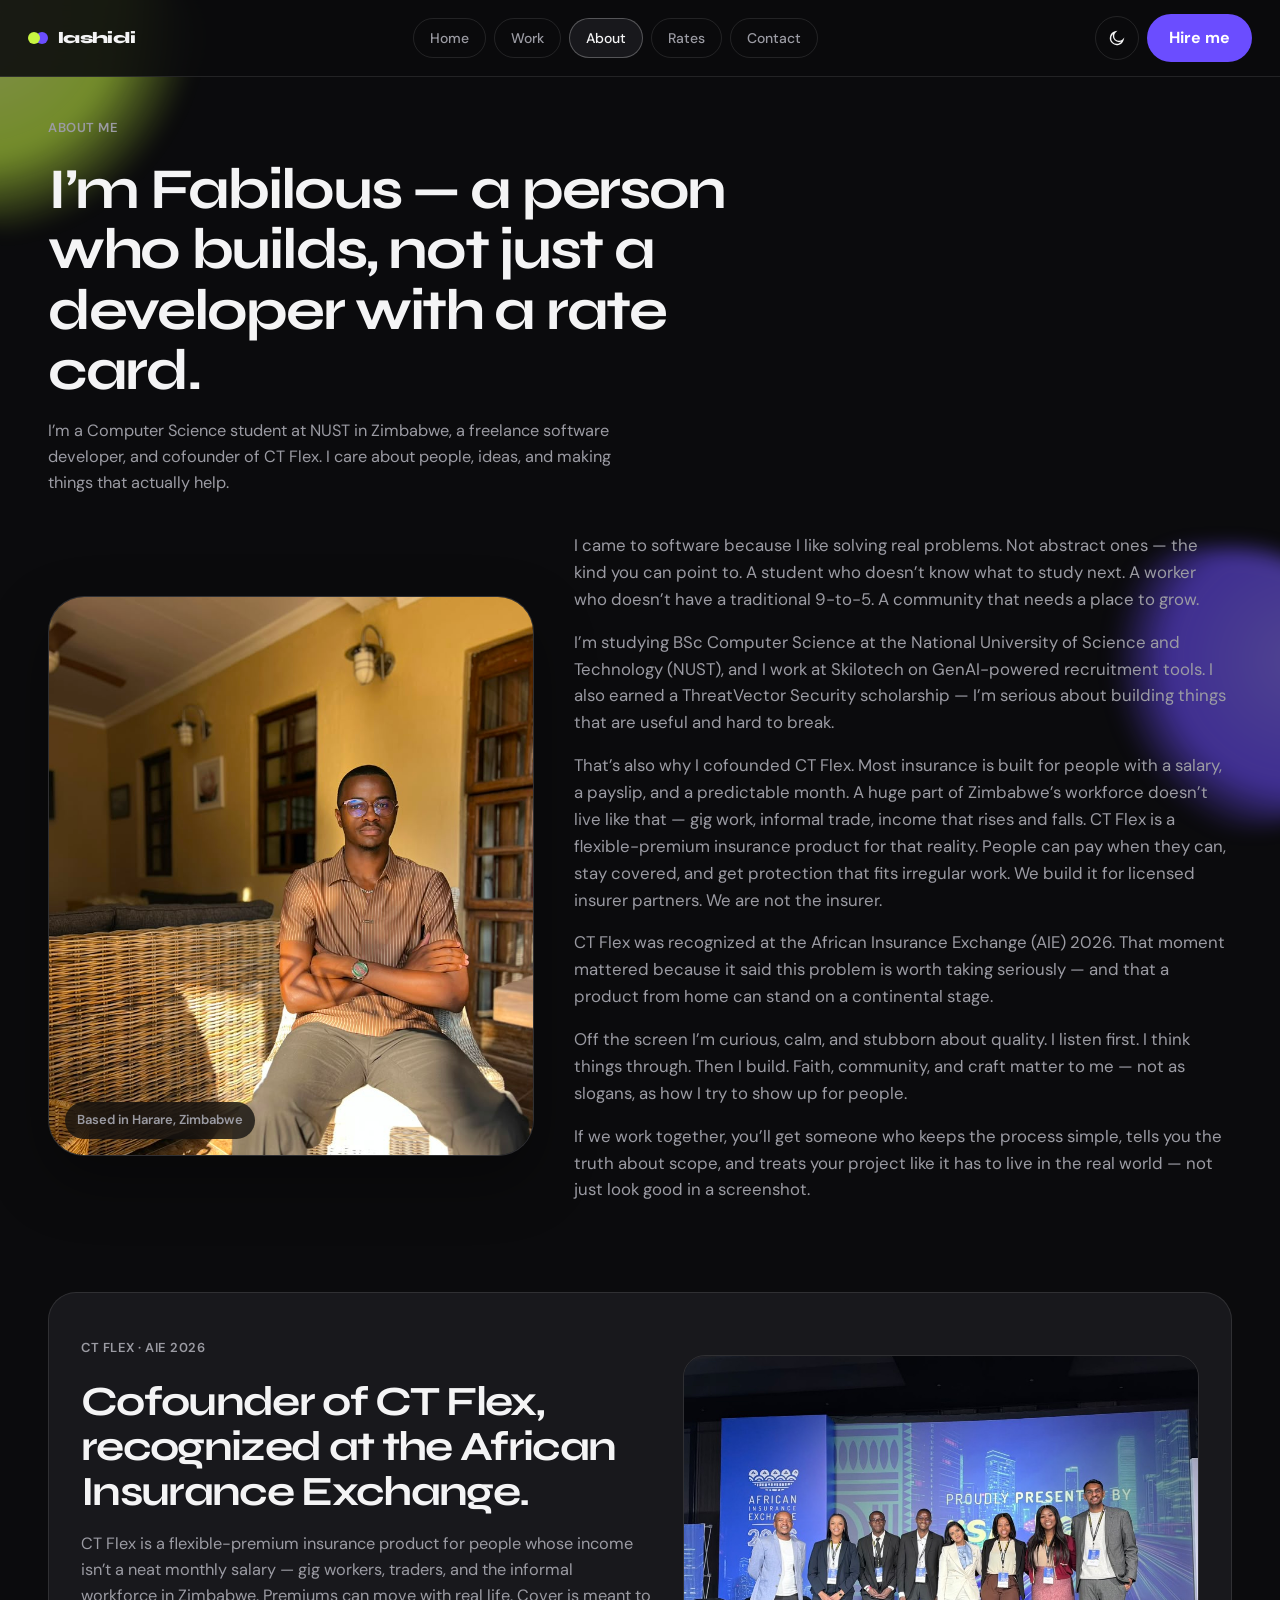
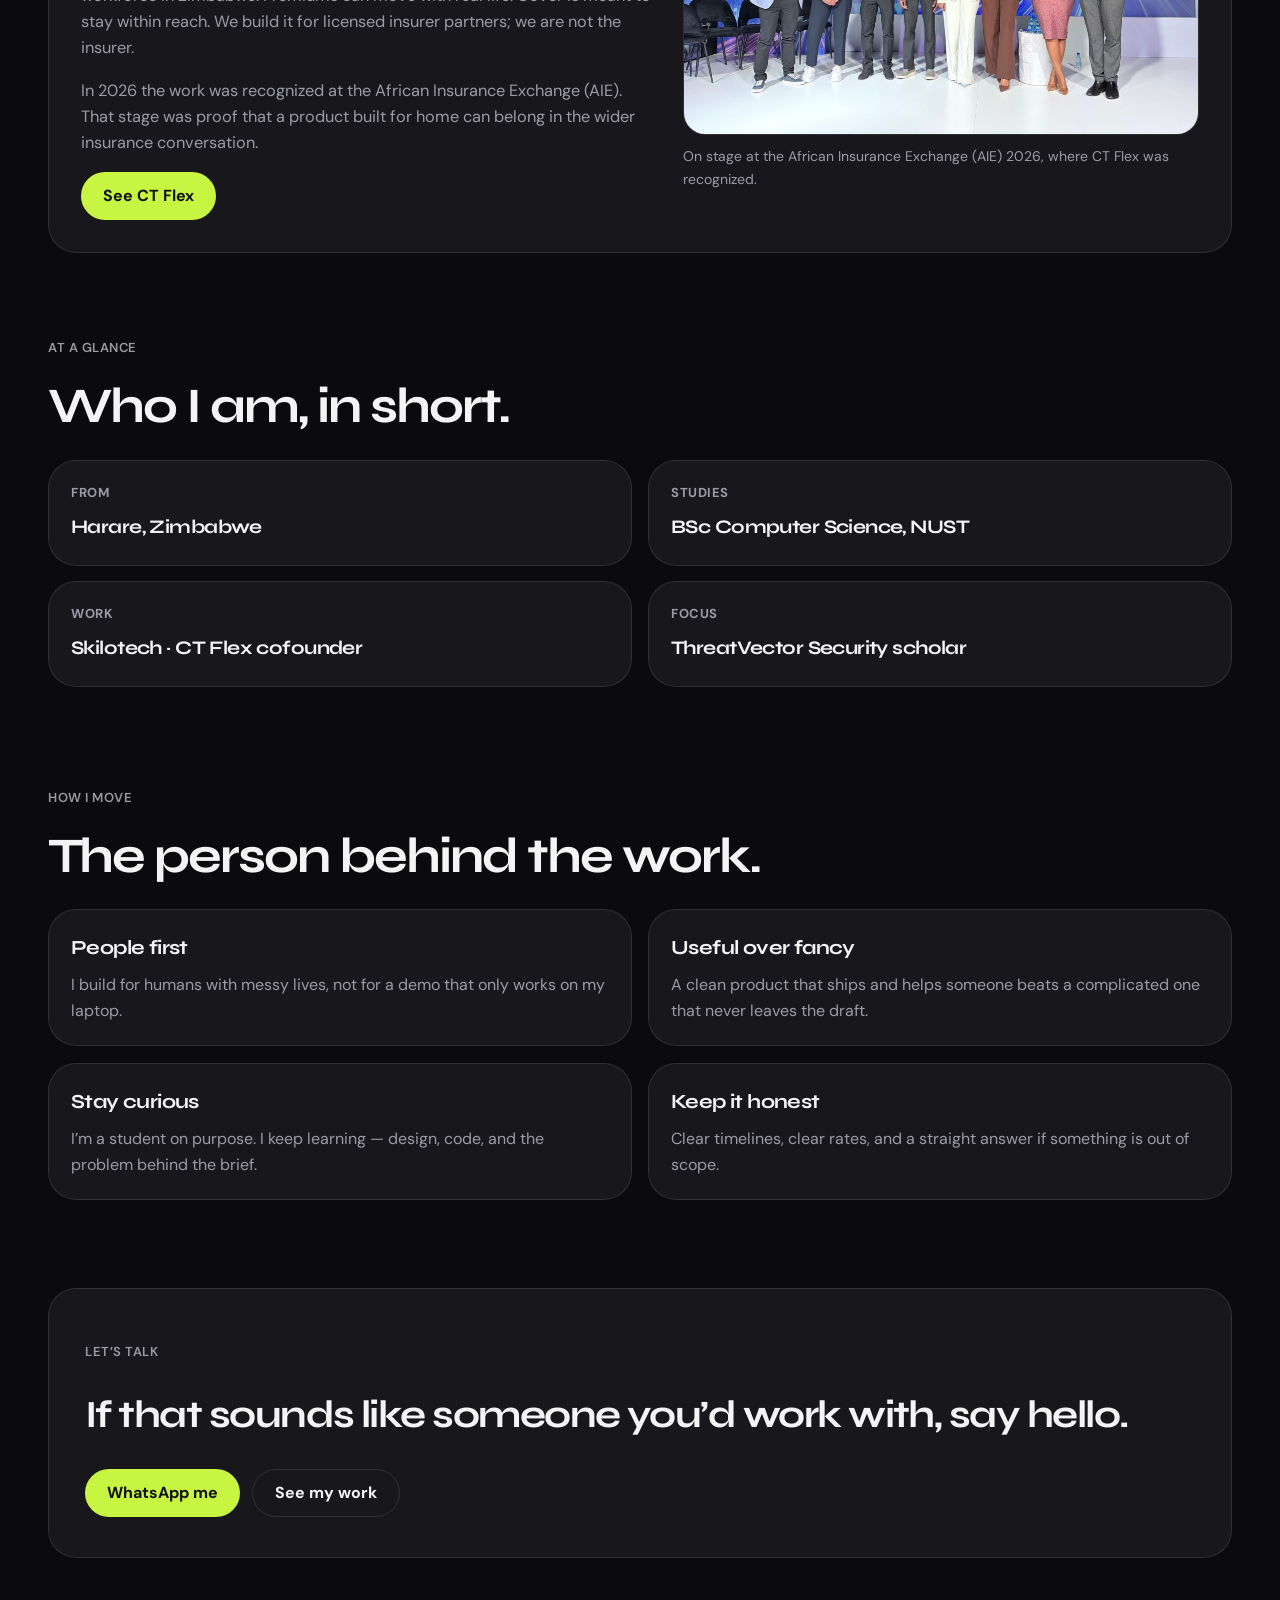
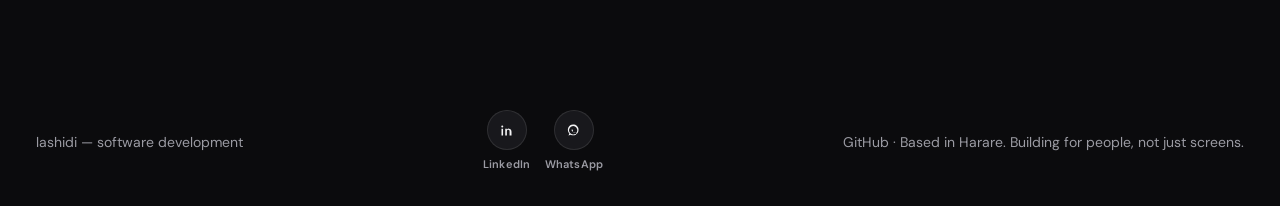
==== commit bffdf51f: "Reveal sections like bricks locking together on scroll. Co-authored-by: Cursor <cursoragent@cursor.c" ====
--- a/about.html
+++ b/about.html
@@ -27,7 +27,7 @@
       href="https://fonts.googleapis.com/css2?family=DM+Sans:ital,opsz,wght@0,9..40,400;0,9..40,500;0,9..40,600;0,9..40,700;1,9..40,400&family=Syne:wght@600;700;800&display=swap"
       rel="stylesheet"
     />
-    <link rel="stylesheet" href="css/style.css?v=21" />
+    <link rel="stylesheet" href="css/style.css?v=22" />
   </head>
   <body data-page="about">
     <div class="orb orb-lime" aria-hidden="true"></div>
@@ -159,7 +159,7 @@
       </p>
     </footer>
 
-    <script src="js/config.js?v=21"></script>
-    <script src="js/main.js?v=21"></script>
+    <script src="js/config.js?v=22"></script>
+    <script src="js/main.js?v=22"></script>
   </body>
 </html>
--- a/css/style.css
+++ b/css/style.css
@@ -1345,6 +1345,32 @@
   }
 }
 
+.brick {
+  opacity: 0;
+  will-change: transform, opacity;
+  transition:
+    transform 0.72s cubic-bezier(0.16, 1, 0.3, 1),
+    opacity 0.5s ease;
+  transition-delay: var(--brick-delay, 0ms);
+}
+
+.brick[data-brick="left"] {
+  transform: translate3d(-36px, 32px, 0) rotate(-1.4deg);
+}
+
+.brick[data-brick="right"] {
+  transform: translate3d(36px, 32px, 0) rotate(1.4deg);
+}
+
+.brick[data-brick="up"] {
+  transform: translate3d(0, 46px, 0) scale(0.96);
+}
+
+.brick.is-in {
+  opacity: 1;
+  transform: none;
+}
+
 @media (prefers-reduced-motion: reduce) {
   html {
     scroll-behavior: auto;
@@ -1354,4 +1380,10 @@
   .rate-card:hover {
     transform: none;
   }
-}
+
+  .brick {
+    opacity: 1;
+    transform: none;
+    transition: none;
+  }
+}
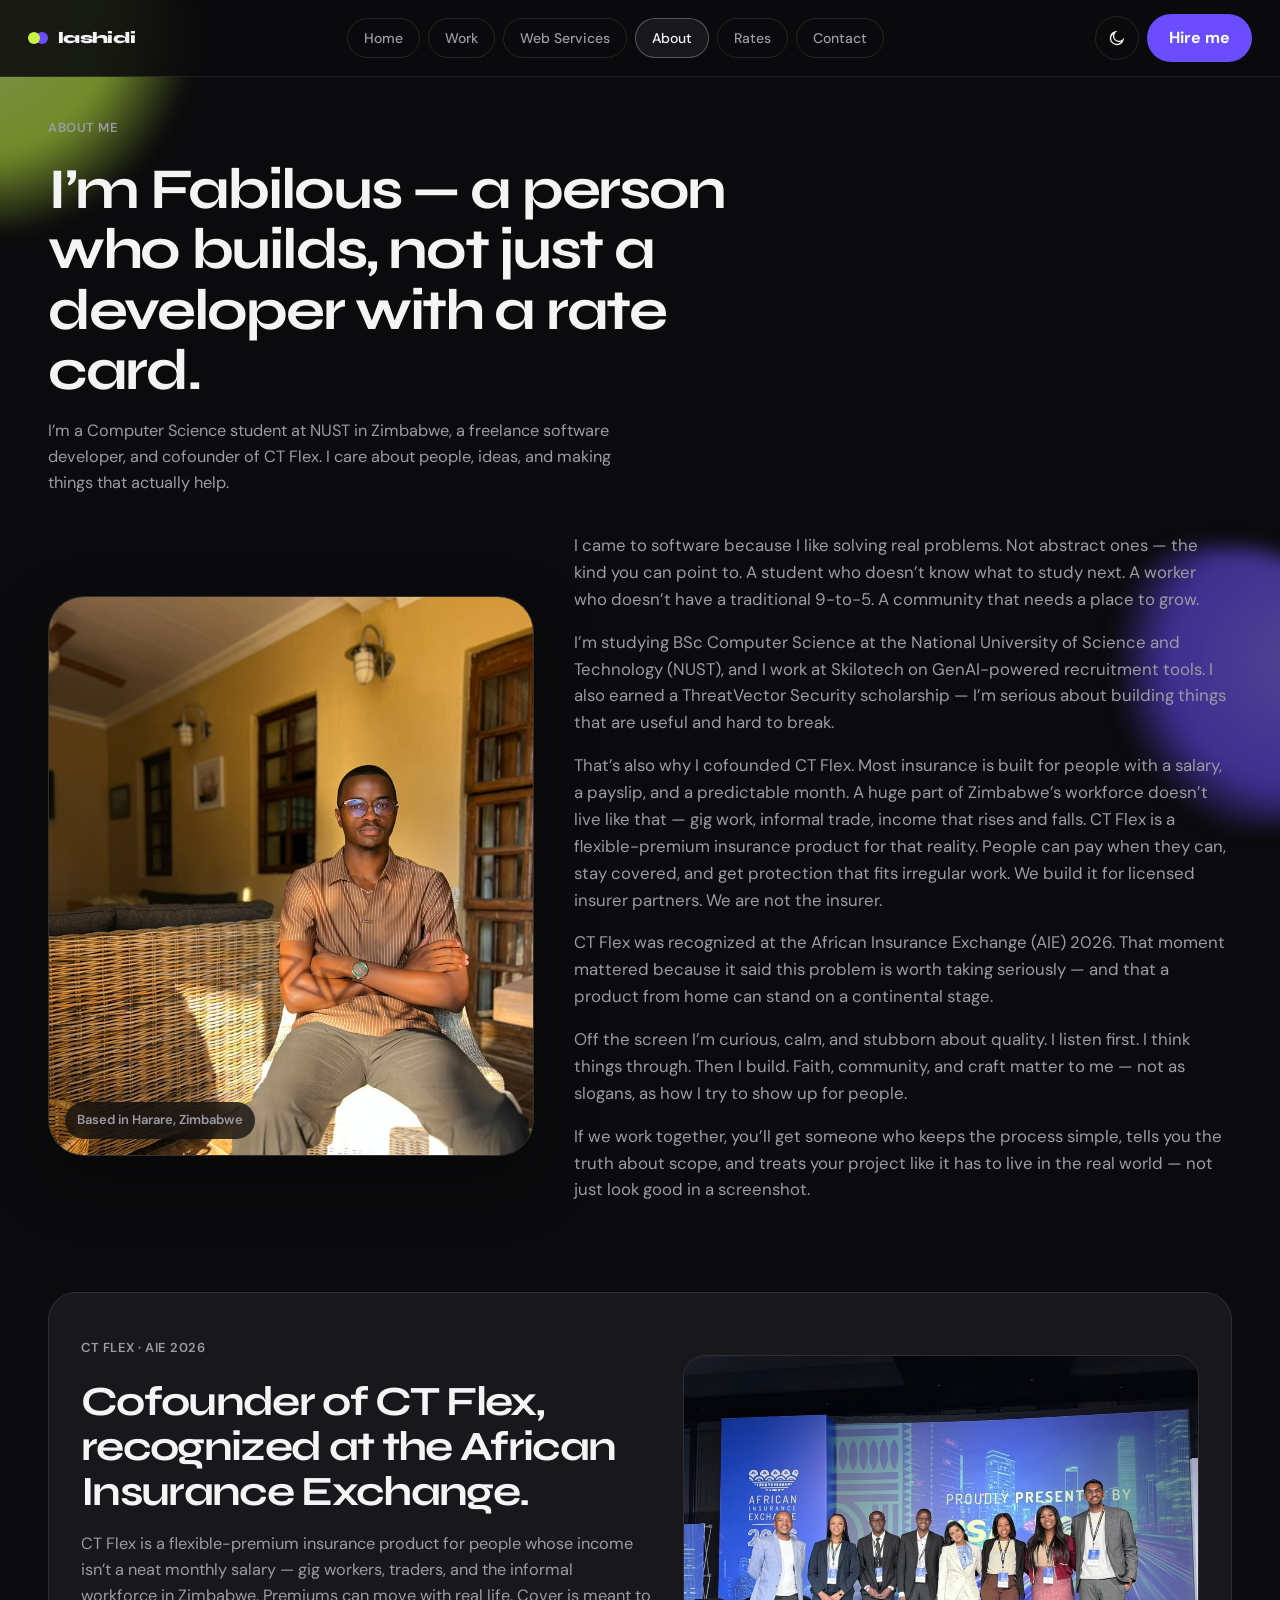
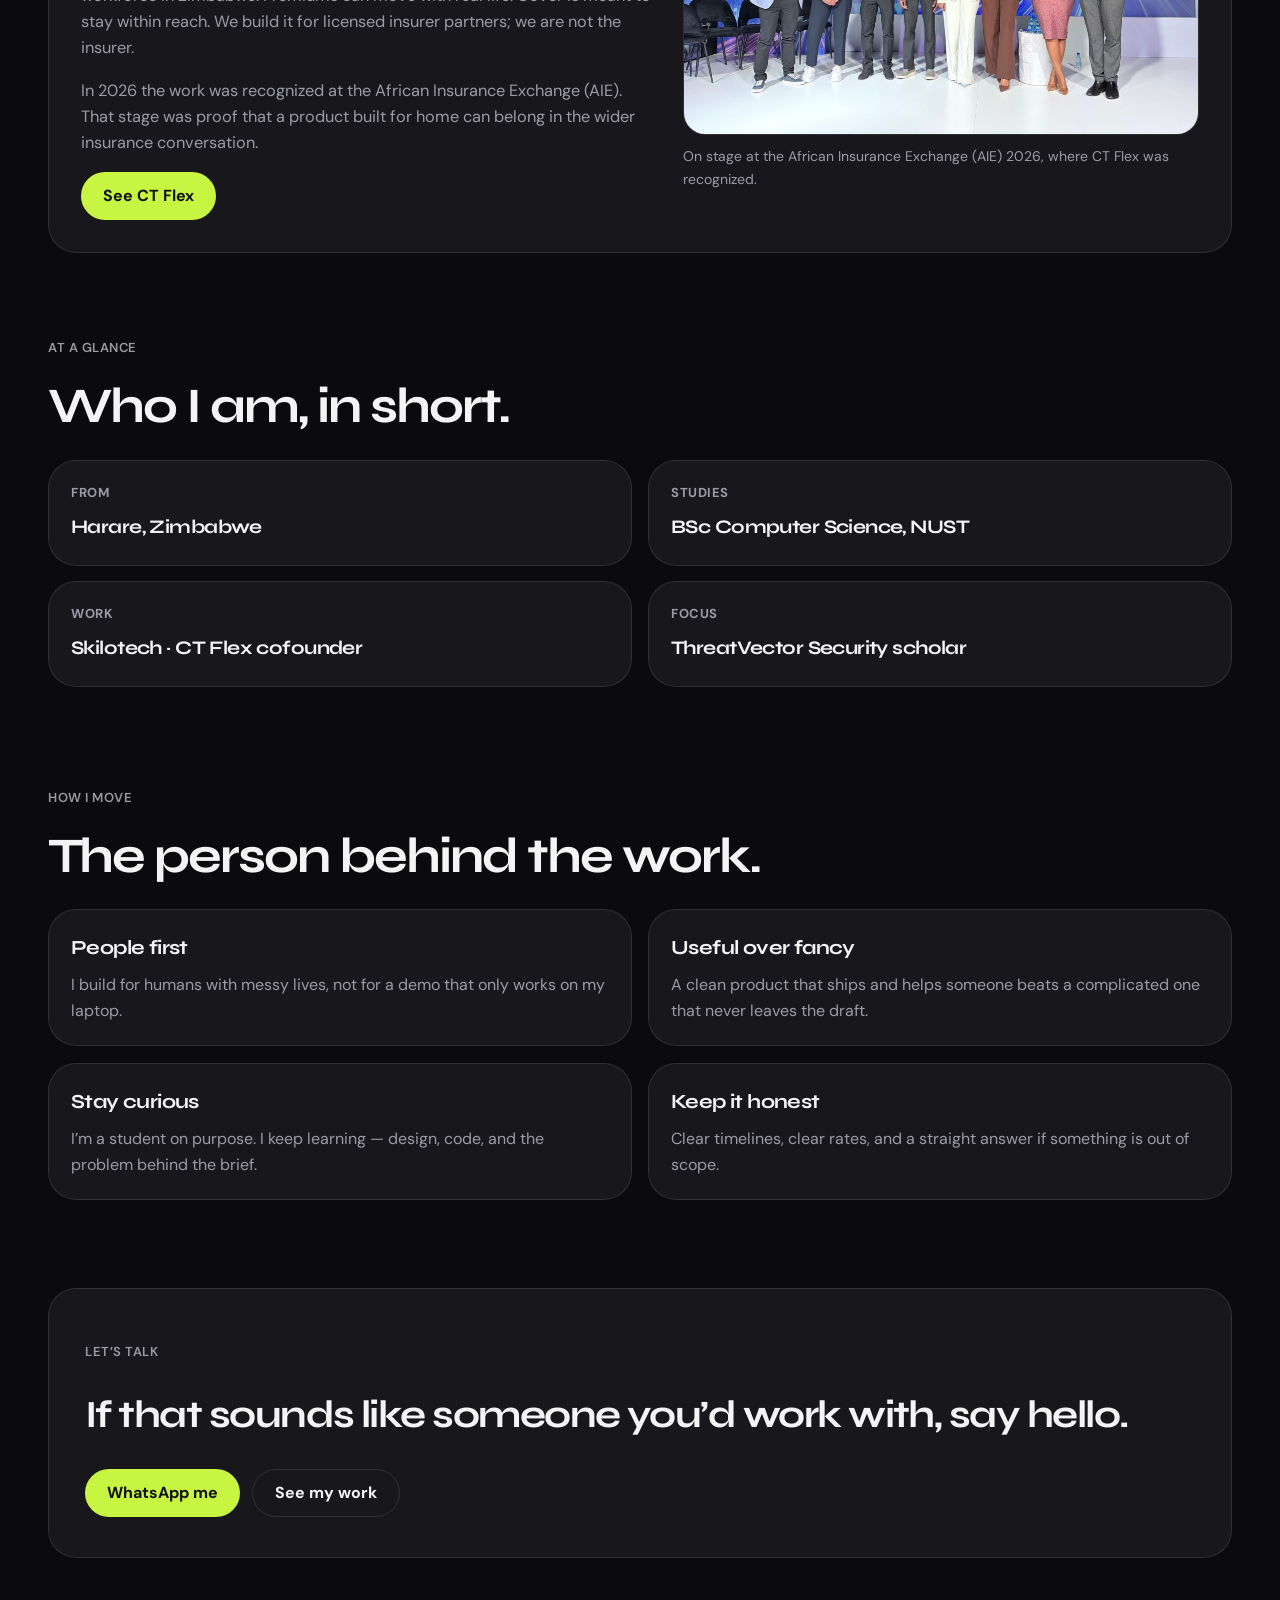
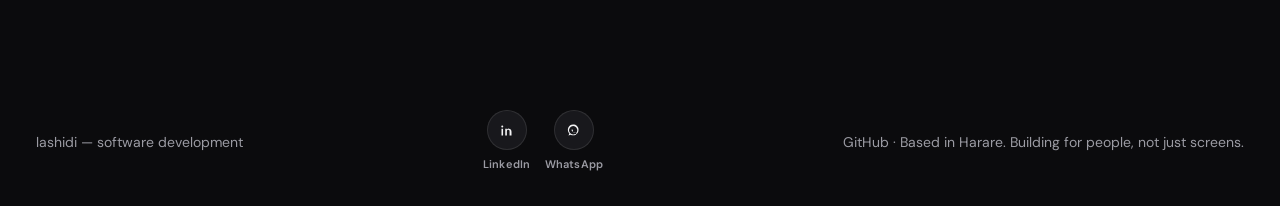
==== commit 590cac90: "Add SEO setup and Web Services section for food businesses. - New title, meta description, Open Grap" ====
--- a/about.html
+++ b/about.html
@@ -2,10 +2,7 @@
 <html lang="en">
   <head>
     <meta charset="UTF-8" />
-    <meta
-      name="viewport"
-      content="width=device-width, initial-scale=1, maximum-scale=1, minimum-scale=1, user-scalable=no, viewport-fit=cover"
-    />
+    <meta name="viewport" content="width=device-width, initial-scale=1, viewport-fit=cover" />
     <meta name="theme-color" content="#0b0b0d" />
     <title>About Fabilous Lashidi</title>
     <meta
@@ -16,18 +13,17 @@
     <meta property="og:description" content="Software developer from Harare. Cofounder of CT Flex, recognized at AIE 2026." />
     <meta property="og:type" content="profile" />
     <meta property="og:url" content="https://fabber04.github.io/portfolio/about.html" />
-    <meta property="og:image" content="https://fabber04.github.io/portfolio/assets/og.jpg" />
+    <meta property="og:image" content="https://fabber04.github.io/portfolio/assets/og-share.jpg" />
     <meta name="twitter:card" content="summary_large_image" />
-    <meta name="twitter:image" content="https://fabber04.github.io/portfolio/assets/og.jpg" />
+    <meta name="twitter:image" content="https://fabber04.github.io/portfolio/assets/og-share.jpg" />
     <link rel="canonical" href="https://fabber04.github.io/portfolio/about.html" />
     <link rel="icon" type="image/svg+xml" href="assets/favicon.svg" />
     <link rel="preconnect" href="https://fonts.googleapis.com" />
     <link rel="preconnect" href="https://fonts.gstatic.com" crossorigin />
-    <link
-      href="https://fonts.googleapis.com/css2?family=DM+Sans:ital,opsz,wght@0,9..40,400;0,9..40,500;0,9..40,600;0,9..40,700;1,9..40,400&family=Syne:wght@600;700;800&display=swap"
-      rel="stylesheet"
-    />
-    <link rel="stylesheet" href="css/style.css?v=22" />
+    <link rel="preload" as="style" href="https://fonts.googleapis.com/css2?family=DM+Sans:ital,opsz,wght@0,9..40,400;0,9..40,500;0,9..40,600;0,9..40,700;1,9..40,400&family=Syne:wght@600;700;800&display=swap" />
+    <link rel="stylesheet" href="https://fonts.googleapis.com/css2?family=DM+Sans:ital,opsz,wght@0,9..40,400;0,9..40,500;0,9..40,600;0,9..40,700;1,9..40,400&family=Syne:wght@600;700;800&display=swap" media="print" onload="this.media='all'" />
+    <noscript><link rel="stylesheet" href="https://fonts.googleapis.com/css2?family=DM+Sans:ital,opsz,wght@0,9..40,400;0,9..40,500;0,9..40,600;0,9..40,700;1,9..40,400&family=Syne:wght@600;700;800&display=swap" /></noscript>
+    <link rel="stylesheet" href="css/style.css?v=23" />
   </head>
   <body data-page="about">
     <div class="orb orb-lime" aria-hidden="true"></div>
@@ -43,6 +39,7 @@
         <nav class="nav-pills" aria-label="Primary">
           <a class="pill" href="index.html">Home</a>
           <a class="pill" href="index.html#work">Work</a>
+        <a class="pill" href="index.html#web-services">Web Services</a>
           <a class="pill is-active" href="about.html">About</a>
           <a class="pill" href="index.html#rates">Rates</a>
           <a class="pill" href="index.html#contact">Contact</a>
@@ -69,6 +66,7 @@
       <nav class="mobile-nav" id="mobile-nav" hidden>
         <a href="index.html">Home</a>
         <a href="index.html#work">Work</a>
+        <a href="index.html#web-services">Web Services</a>
         <a href="about.html">About</a>
         <a href="index.html#rates">Rates</a>
         <a href="index.html#contact">Contact</a>
@@ -159,7 +157,7 @@
       </p>
     </footer>
 
-    <script src="js/config.js?v=22"></script>
-    <script src="js/main.js?v=22"></script>
+    <script src="js/config.js?v=23"></script>
+    <script src="js/main.js?v=23"></script>
   </body>
 </html>
--- a/css/style.css
+++ b/css/style.css
@@ -1387,3 +1387,127 @@
     transition: none;
   }
 }
+
+/* ---------- Web Services (food businesses) ---------- */
+.sr-only {
+  position: absolute;
+  width: 1px;
+  height: 1px;
+  padding: 0;
+  margin: -1px;
+  overflow: hidden;
+  clip: rect(0, 0, 0, 0);
+  white-space: nowrap;
+  border: 0;
+}
+
+.ws-grid {
+  display: grid;
+  gap: 16px;
+  align-items: stretch;
+}
+
+.ws-price {
+  font-size: clamp(2rem, 6vw, 2.3rem);
+  flex-wrap: wrap;
+}
+
+.ws-price span {
+  white-space: nowrap;
+}
+
+.btn-wa {
+  background: #1f8f4e;
+  color: #fff;
+}
+
+.ws-card .btn {
+  gap: 8px;
+}
+
+.ws-note {
+  margin: 20px 0 0;
+  color: var(--muted);
+  font-size: 0.95rem;
+}
+
+.ws-case {
+  display: grid;
+  margin-top: 28px;
+  overflow: hidden;
+  background: var(--surface);
+  border: 1px solid var(--line);
+  border-radius: var(--radius);
+}
+
+.ws-case-shot {
+  display: grid;
+  place-items: center;
+  min-height: 200px;
+  background:
+    radial-gradient(circle at 30% 30%, color-mix(in srgb, var(--lime) 18%, transparent), transparent 55%),
+    radial-gradient(circle at 75% 70%, color-mix(in srgb, var(--purple) 22%, transparent), transparent 55%),
+    var(--bg-2);
+  border-bottom: 1px solid var(--line);
+}
+
+.ws-case-shot img {
+  width: 100%;
+  height: 100%;
+  object-fit: cover;
+  object-position: top center;
+  display: block;
+}
+
+.ws-case-placeholder {
+  margin: 0;
+  padding: 24px;
+  color: var(--muted);
+  font-weight: 600;
+  text-align: center;
+}
+
+.ws-case-body {
+  display: flex;
+  flex-direction: column;
+  padding: 22px;
+}
+
+.ws-case-body h3 {
+  margin: 8px 0;
+  font-family: var(--display);
+  font-size: 1.4rem;
+  letter-spacing: -0.03em;
+}
+
+@media (min-width: 640px) {
+  .ws-grid {
+    grid-template-columns: repeat(2, 1fr);
+  }
+}
+
+@media (min-width: 900px) {
+  .ws-case {
+    grid-template-columns: 1.1fr 0.9fr;
+  }
+
+  .ws-case-shot {
+    min-height: 300px;
+    border-bottom: 0;
+    border-right: 1px solid var(--line);
+  }
+
+  .ws-case-body {
+    padding: 32px;
+  }
+}
+
+@media (min-width: 1180px) {
+  .ws-grid {
+    grid-template-columns: repeat(4, 1fr);
+  }
+
+  .ws-price {
+    font-size: 1.7rem;
+  }
+}
